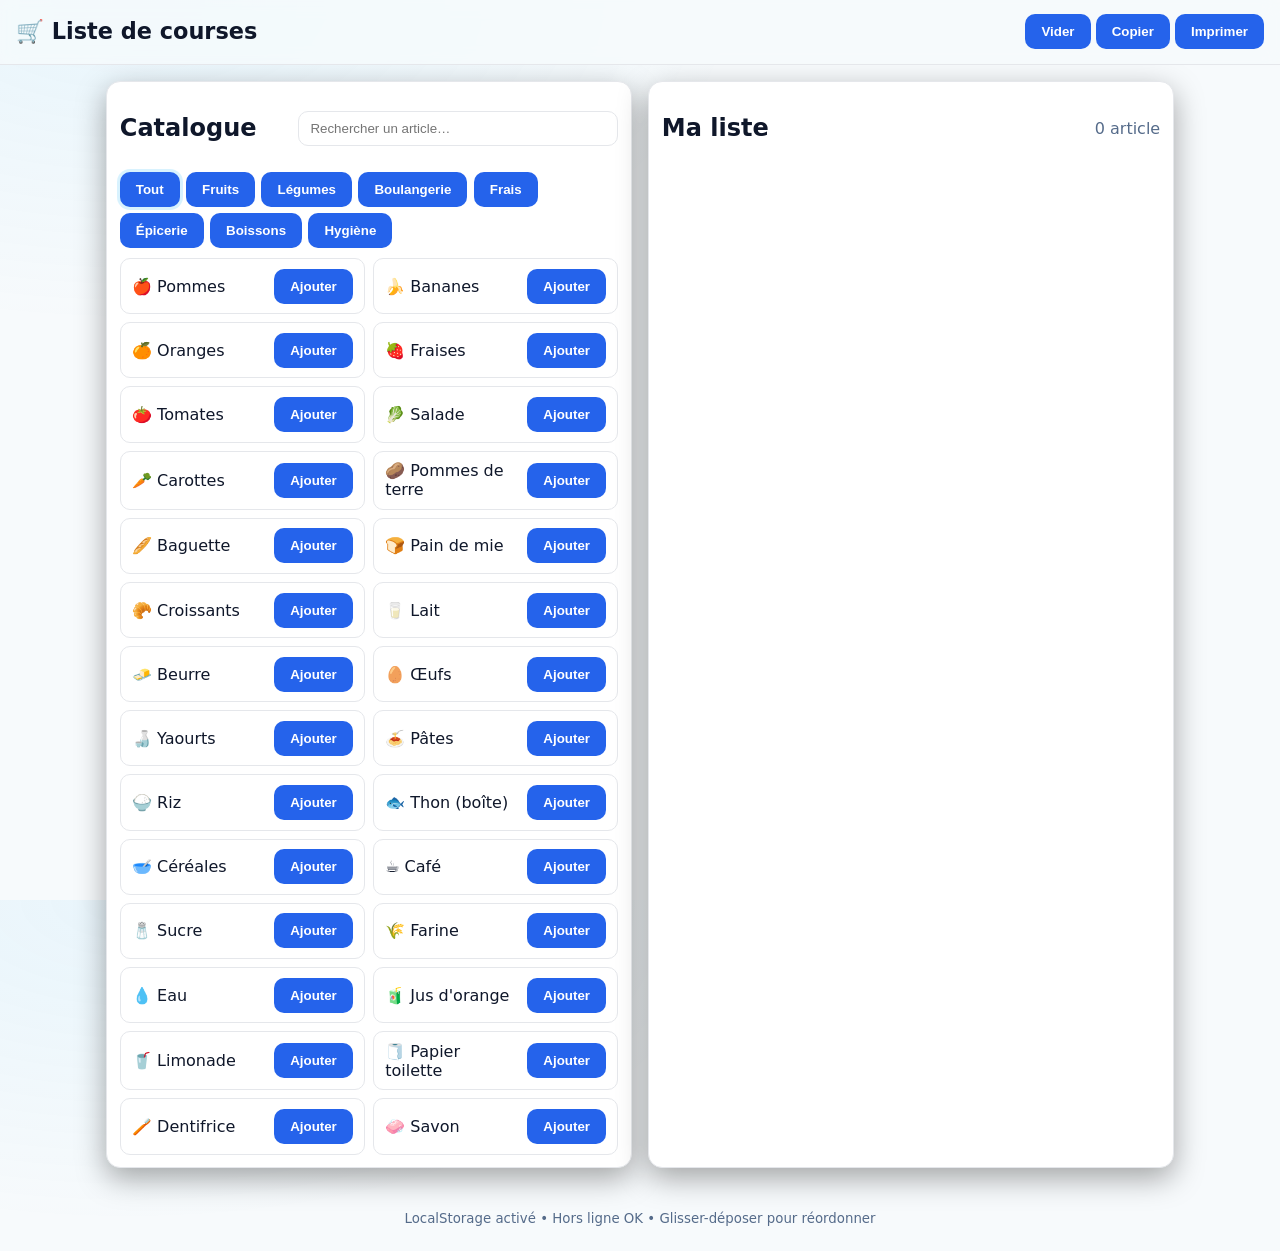
==== index.html @ 123906f3 "feat: initial commit grocery_list project" ====
<!DOCTYPE html>
<html lang="fr">
<head>
  <meta charset="UTF-8" />
  <meta name="viewport" content="width=device-width, initial-scale=1.0" />
  <title>Liste de courses</title>
  <link rel="stylesheet" href="styles.css" />
  <script src="app.js" defer></script>
</head>
<body>
  <header class="topbar">
    <h1>🛒 Liste de courses</h1>
    <div class="actions">
      <button id="btn-clear" class="btn light" title="Vider la liste">Vider</button>
      <button id="btn-copy" class="btn" title="Copier la liste">Copier</button>
      <button id="btn-print" class="btn" title="Imprimer">Imprimer</button>
    </div>
  </header>

  <main class="layout">
    <!-- Catalogue d'articles (déjà sur le site) -->
    <section class="panel" aria-labelledby="catalog-title">
      <div class="panel-header">
        <h2 id="catalog-title">Catalogue</h2>
        <input id="search" class="search" type="search" placeholder="Rechercher un article…" aria-label="Rechercher dans le catalogue" />
      </div>

      <div class="filters" role="tablist" aria-label="Catégories">
        <button class="chip active" data-filter="all" role="tab" aria-selected="true">Tout</button>
        <button class="chip" data-filter="fruits" role="tab" aria-selected="false">Fruits</button>
        <button class="chip" data-filter="legumes" role="tab" aria-selected="false">Légumes</button>
        <button class="chip" data-filter="boulangerie" role="tab" aria-selected="false">Boulangerie</button>
        <button class="chip" data-filter="frais" role="tab" aria-selected="false">Frais</button>
        <button class="chip" data-filter="epicerie" role="tab" aria-selected="false">Épicerie</button>
        <button class="chip" data-filter="boissons" role="tab" aria-selected="false">Boissons</button>
        <button class="chip" data-filter="hygiene" role="tab" aria-selected="false">Hygiène</button>
      </div>

      <!-- Items prédéfinis -->
      <ul id="catalog" class="catalog" aria-live="polite">
        <!-- Fruits -->
        <li class="item" data-cat="fruits" data-name="Pommes"><span>🍎 Pommes</span><button class="btn-add" aria-label="Ajouter Pommes" data-id="pommes">Ajouter</button></li>
        <li class="item" data-cat="fruits" data-name="Bananes"><span>🍌 Bananes</span><button class="btn-add" aria-label="Ajouter Bananes" data-id="bananes">Ajouter</button></li>
        <li class="item" data-cat="fruits" data-name="Oranges"><span>🍊 Oranges</span><button class="btn-add" aria-label="Ajouter Oranges" data-id="oranges">Ajouter</button></li>
        <li class="item" data-cat="fruits" data-name="Fraises"><span>🍓 Fraises</span><button class="btn-add" aria-label="Ajouter Fraises" data-id="fraises">Ajouter</button></li>

        <!-- Légumes -->
        <li class="item" data-cat="legumes" data-name="Tomates"><span>🍅 Tomates</span><button class="btn-add" aria-label="Ajouter Tomates" data-id="tomates">Ajouter</button></li>
        <li class="item" data-cat="legumes" data-name="Salade"><span>🥬 Salade</span><button class="btn-add" aria-label="Ajouter Salade" data-id="salade">Ajouter</button></li>
        <li class="item" data-cat="legumes" data-name="Carottes"><span>🥕 Carottes</span><button class="btn-add" aria-label="Ajouter Carottes" data-id="carottes">Ajouter</button></li>
        <li class="item" data-cat="legumes" data-name="Pommes de terre"><span>🥔 Pommes de terre</span><button class="btn-add" aria-label="Ajouter Pommes de terre" data-id="patates">Ajouter</button></li>

        <!-- Boulangerie -->
        <li class="item" data-cat="boulangerie" data-name="Baguette"><span>🥖 Baguette</span><button class="btn-add" aria-label="Ajouter Baguette" data-id="baguette">Ajouter</button></li>
        <li class="item" data-cat="boulangerie" data-name="Pain de mie"><span>🍞 Pain de mie</span><button class="btn-add" aria-label="Ajouter Pain de mie" data-id="pain-mie">Ajouter</button></li>
        <li class="item" data-cat="boulangerie" data-name="Croissants"><span>🥐 Croissants</span><button class="btn-add" aria-label="Ajouter Croissants" data-id="croissants">Ajouter</button></li>

        <!-- Frais -->
        <li class="item" data-cat="frais" data-name="Lait"><span>🥛 Lait</span><button class="btn-add" aria-label="Ajouter Lait" data-id="lait">Ajouter</button></li>
        <li class="item" data-cat="frais" data-name="Beurre"><span>🧈 Beurre</span><button class="btn-add" aria-label="Ajouter Beurre" data-id="beurre">Ajouter</button></li>
        <li class="item" data-cat="frais" data-name="Œufs"><span>🥚 Œufs</span><button class="btn-add" aria-label="Ajouter Œufs" data-id="oeufs">Ajouter</button></li>
        <li class="item" data-cat="frais" data-name="Yaourts"><span>🍶 Yaourts</span><button class="btn-add" aria-label="Ajouter Yaourts" data-id="yaourts">Ajouter</button></li>

        <!-- Épicerie -->
        <li class="item" data-cat="epicerie" data-name="Pâtes"><span>🍝 Pâtes</span><button class="btn-add" aria-label="Ajouter Pâtes" data-id="pates">Ajouter</button></li>
        <li class="item" data-cat="epicerie" data-name="Riz"><span>🍚 Riz</span><button class="btn-add" aria-label="Ajouter Riz" data-id="riz">Ajouter</button></li>
        <li class="item" data-cat="epicerie" data-name="Thon"><span>🐟 Thon (boîte)</span><button class="btn-add" aria-label="Ajouter Thon" data-id="thon">Ajouter</button></li>
        <li class="item" data-cat="epicerie" data-name="Céréales"><span>🥣 Céréales</span><button class="btn-add" aria-label="Ajouter Céréales" data-id="cereales">Ajouter</button></li>
        <li class="item" data-cat="epicerie" data-name="Café"><span>☕ Café</span><button class="btn-add" aria-label="Ajouter Café" data-id="cafe">Ajouter</button></li>
        <li class="item" data-cat="epicerie" data-name="Sucre"><span>🧂 Sucre</span><button class="btn-add" aria-label="Ajouter Sucre" data-id="sucre">Ajouter</button></li>
        <li class="item" data-cat="epicerie" data-name="Farine"><span>🌾 Farine</span><button class="btn-add" aria-label="Ajouter Farine" data-id="farine">Ajouter</button></li>

        <!-- Boissons -->
        <li class="item" data-cat="boissons" data-name="Eau"><span>💧 Eau</span><button class="btn-add" aria-label="Ajouter Eau" data-id="eau">Ajouter</button></li>
        <li class="item" data-cat="boissons" data-name="Jus d'orange"><span>🧃 Jus d'orange</span><button class="btn-add" aria-label="Ajouter Jus d'orange" data-id="jus-orange">Ajouter</button></li>
        <li class="item" data-cat="boissons" data-name="Limonade"><span>🥤 Limonade</span><button class="btn-add" aria-label="Ajouter Limonade" data-id="limonade">Ajouter</button></li>

        <!-- Hygiène -->
        <li class="item" data-cat="hygiene" data-name="Papier toilette"><span>🧻 Papier toilette</span><button class="btn-add" aria-label="Ajouter Papier toilette" data-id="pq">Ajouter</button></li>
        <li class="item" data-cat="hygiene" data-name="Dentifrice"><span>🪥 Dentifrice</span><button class="btn-add" aria-label="Ajouter Dentifrice" data-id="dentifrice">Ajouter</button></li>
        <li class="item" data-cat="hygiene" data-name="Savon"><span>🧼 Savon</span><button class="btn-add" aria-label="Ajouter Savon" data-id="savon">Ajouter</button></li>
      </ul>
    </section>

    <!-- Liste sélectionnée -->
    <section class="panel" aria-labelledby="list-title">
      <div class="panel-header">
        <h2 id="list-title">Ma liste</h2>
        <span class="muted" id="count">0 article</span>
      </div>
      <ol id="list" class="list" aria-live="polite"></ol>
    </section>
  </main>

  <dialog id="toast" class="toast" aria-live="polite">Copié dans le presse-papiers ✅</dialog>

  <footer class="footer">
    <small>LocalStorage activé • Hors ligne OK • Glisser-déposer pour réordonner</small>
  </footer>
   <script src="script.js"></script>
</body>
</html>
---- styles.css ----
* {
    box-sizing: border-box;
}

:root {
    --bg: #0f172a;
    --panel: #121b3a;
    --card: #0b122b;
    --fg: #e2e8f0;
    --muted: #8aa0bf;
    --accent: #38bdf8;
    --ring: #7dd3fc;
    --border: #1e2b51;
    --radius: 14px;
    --shadow: 0 10px 30px rgba(0, 0, 0, .35);
}

@media (prefers-color-scheme: light) {
    :root {
        --bg: #f7fafc;
        --panel: #ffffff;
        --card: #ffffff;
        --fg: #0f172a;
        --muted: #556b8a;
        --border: #e5e7eb;
    }
}

html,
body {
    height: 100%;
}

body {
    margin: 0;
    font-family: system-ui, -apple-system, Segoe UI, Roboto, Inter, "Helvetica Neue", Arial, "Noto Sans";
    background: radial-gradient(80% 60% at 10% 0%, rgba(56, 189, 248, .08), transparent 60%), var(--bg);
    color: var(--fg);
}

/* Topbar */
.topbar {
    position: sticky;
    top: 0;
    z-index: 10;
    display: flex;
    align-items: center;
    justify-content: space-between;
    gap: 1rem;
    padding: .9rem 1rem;
    background: color-mix(in oklab, var(--bg), transparent 20%);
    border-bottom: 1px solid var(--border);
    backdrop-filter: blur(8px) saturate(160%);
}

.topbar h1 {
    font-size: clamp(1.2rem, 2vw, 1.4rem);
    margin: 0;
}

/* Layout */
.layout {
    max-width: 1100px;
    margin: 1rem auto;
    padding: 0 1rem;
    display: grid;
    grid-template-columns: 1fr 1fr;
    gap: 1rem;
}

.panel {
    background: var(--panel);
    border: 1px solid var(--border);
    border-radius: var(--radius);
    box-shadow: var(--shadow);
    padding: .8rem;
    display: flex;
    flex-direction: column;
}

.panel-header {
    display: flex;
    align-items: center;
    justify-content: space-between;
    gap: .8rem;
    margin-bottom: .6rem;
}

/* Buttons */
.btn {
    border: 1px solid var(--border);
    background: linear-gradient(180deg, color-mix(in oklab, var(--panel), transparent 20%), var(--card));
    color: var(--fg);
    padding: .5rem .8rem;
    border-radius: 10px;
    cursor: pointer;
    transition: transform .12s ease, box-shadow .2s ease, border-color .2s ease;
}

.btn:hover {
    transform: translateY(-1px);
    box-shadow: 0 16px 40px rgba(0, 0, 0, .28);
    border-color: color-mix(in oklab, var(--accent), transparent 60%);
}

.btn.light {
    background: transparent;
}

/* Chips / Filters */
.chip {
    border: 1px solid var(--border);
    background: color-mix(in oklab, var(--accent), transparent 92%);
    color: inherit;
    padding: .35rem .6rem;
    border-radius: 999px;
    cursor: pointer;
}

.chip.active,
.chip:focus {
    outline: none;
    border-color: color-mix(in oklab, var(--accent), transparent 50%);
    box-shadow: 0 0 0 3px color-mix(in oklab, var(--ring), transparent 70%);
}

.filters {
    display: flex;
    gap: .4rem;
    flex-wrap: wrap;
    margin-bottom: .6rem;
}

/* Search */
.search {
    width: 320px;
    max-width: 100%;
    border-radius: 10px;
    border: 1px solid var(--border);
    background: var(--card);
    color: var(--fg);
    padding: .55rem .7rem;
    outline: none;
}

.search:focus {
    border-color: color-mix(in oklab, var(--accent), transparent 50%);
    box-shadow: 0 0 0 3px color-mix(in oklab, var(--ring), transparent 75%);
}

/* Catalog */
.catalog {
    list-style: none;
    margin: 0;
    padding: 0;
    display: grid;
    grid-template-columns: repeat(2, minmax(0, 1fr));
    gap: .5rem;
}

.item {
    display: flex;
    align-items: center;
    justify-content: space-between;
    gap: .6rem;
    background: var(--card);
    padding: .6rem .7rem;
    border: 1px solid var(--border);
    border-radius: 10px;
}

.item .btn-add {
    border: 1px dashed var(--border);
    background: transparent;
    color: var(--fg);
    padding: .35rem .6rem;
    border-radius: 8px;
    cursor: pointer;
}

.item .btn-add:hover {
    border-color: color-mix(in oklab, var(--accent), transparent 50%);
}

/* List */
.list {
    list-style: none;
    margin: 0;
    padding: 0;
    display: grid;
    gap: .5rem;
}

.row {
    display: grid;
    grid-template-columns: 1.6fr .9fr auto auto;
    gap: .5rem;
    align-items: center;
    background: var(--card);
    padding: .5rem;
    border: 1px solid var(--border);
    border-radius: 10px;
}

.row input[type="text"] {
    border: 1px solid var(--border);
    background: transparent;
    color: inherit;
    border-radius: 8px;
    padding: .45rem .55rem;
    width: 100%;
}

.row .qty {
    display: inline-flex;
    align-items: center;
    gap: .35rem;
}

.row .qty button {
    width: 28px;
    height: 28px;
    border-radius: 8px;
    border: 1px solid var(--border);
    background: transparent;
    color: inherit;
    cursor: pointer;
}

.row .qty input {
    width: 48px;
    text-align: center;
    border: 1px solid var(--border);
    background: transparent;
    color: inherit;
    border-radius: 8px;
    padding: .35rem;
}

.row .remove {
    border: 1px solid var(--border);
    background: transparent;
    color: inherit;
    padding: .4rem .5rem;
    border-radius: 8px;
    cursor: pointer;
}

/* Footer / misc */
.footer {
    text-align: center;
    color: var(--muted);
    padding: 1.5rem;
}

.muted {
    color: var(--muted);
}

.toast {
    border: 1px solid var(--border);
    border-radius: 10px;
    padding: .6rem .8rem;
    background: var(--panel);
}

/* Drag & drop visual */
.row.dragging {
    opacity: .75;
    outline: 2px dashed color-mix(in oklab, var(--accent), transparent 40%);
}

@media (max-width: 900px) {
    .layout {
        grid-template-columns: 1fr;
    }
}

@media (max-width: 520px) {
    .row {
        grid-template-columns: 1fr auto auto auto;
    }
}

/* Boutons unifiés (style bleu) */
button,
input[type="submit"],
.delete_button,
#clearAll {
  -webkit-appearance: none;
  appearance: none;
  background: #2563eb !important;
  color: #ffffff !important;
  border: none !important;
  padding: 10px 16px !important;
  border-radius: 10px !important;
  font-weight: 600 !important;
}

/* États actifs/hover visibles */
button:hover,
input[type="submit"]:hover,
.delete_button:hover,
#clearAll:hover { filter: brightness(1.05) !important; }
button:active,
input[type="submit"]:active,
.delete_button:active,
#clearAll:active { transform: translateY(1px) !important; }

/* Évite le forçage sombre des contrôles natifs */
:root { color-scheme: light; }
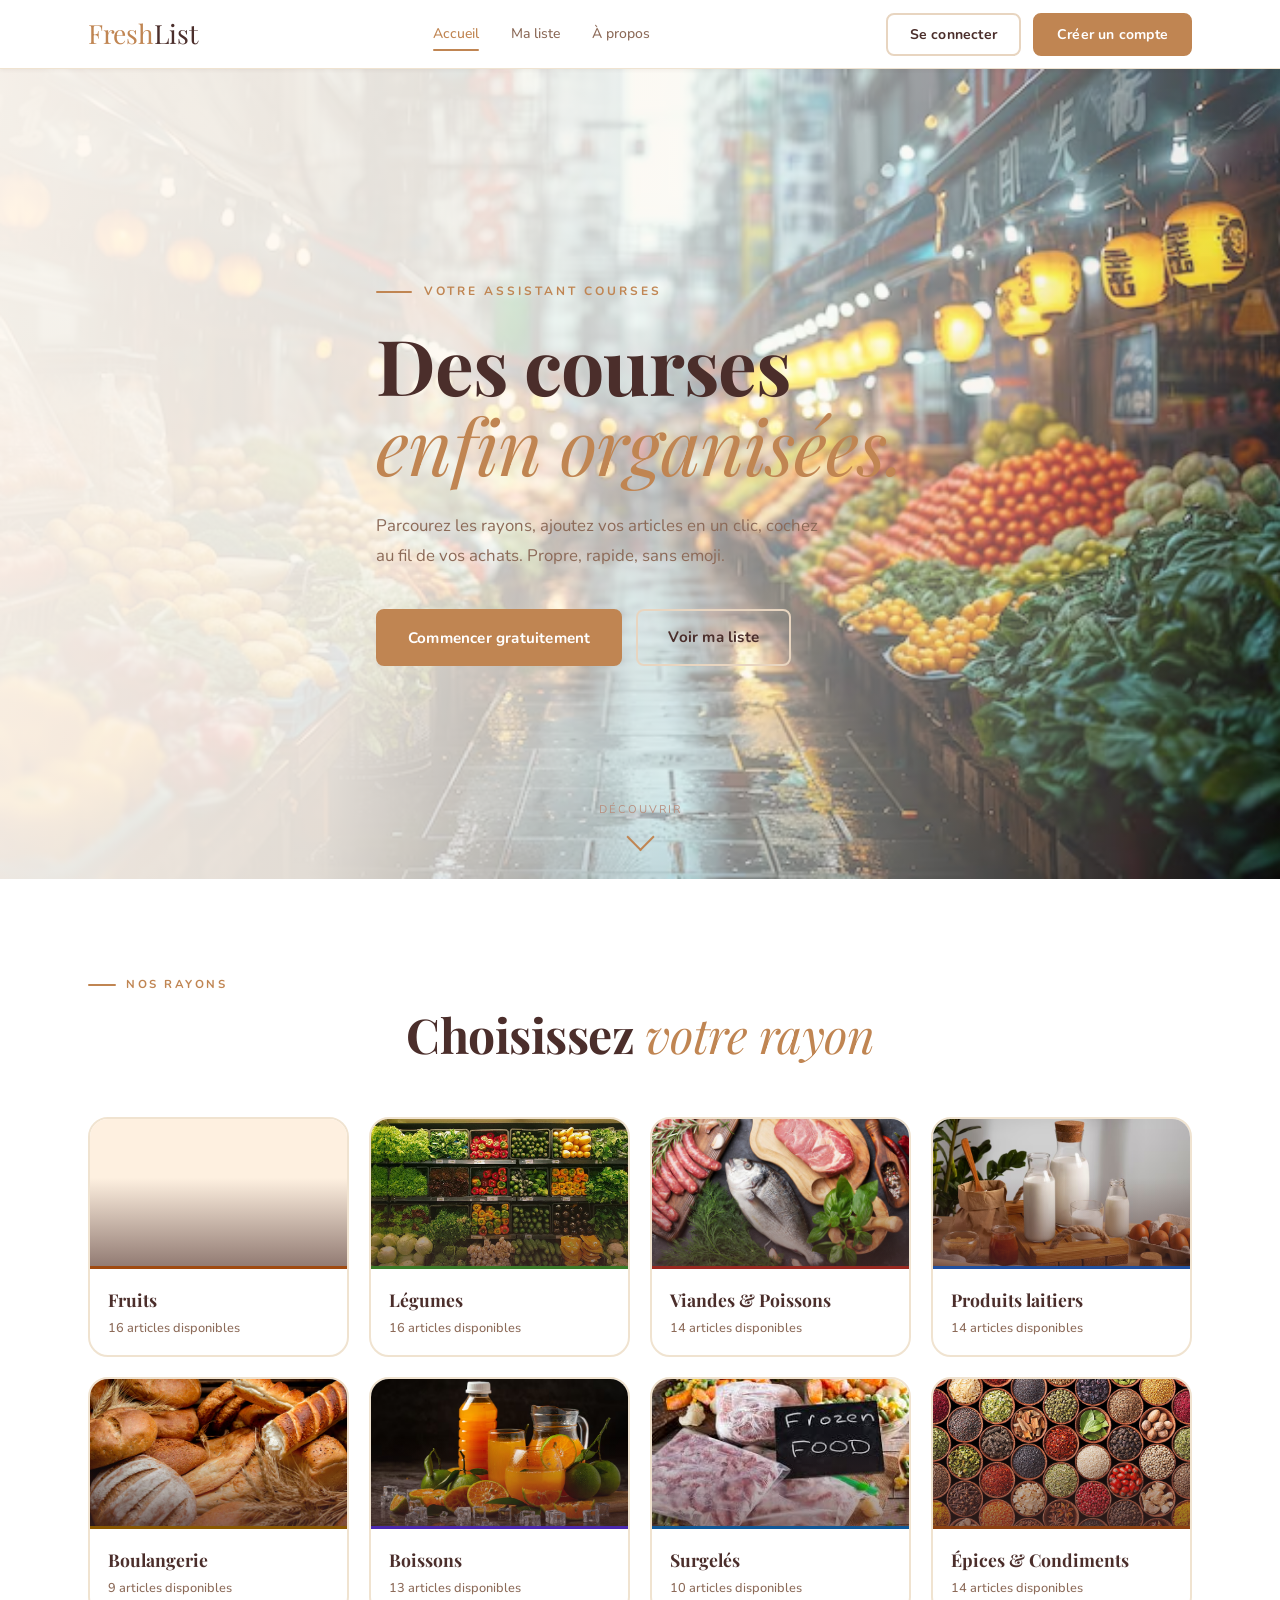
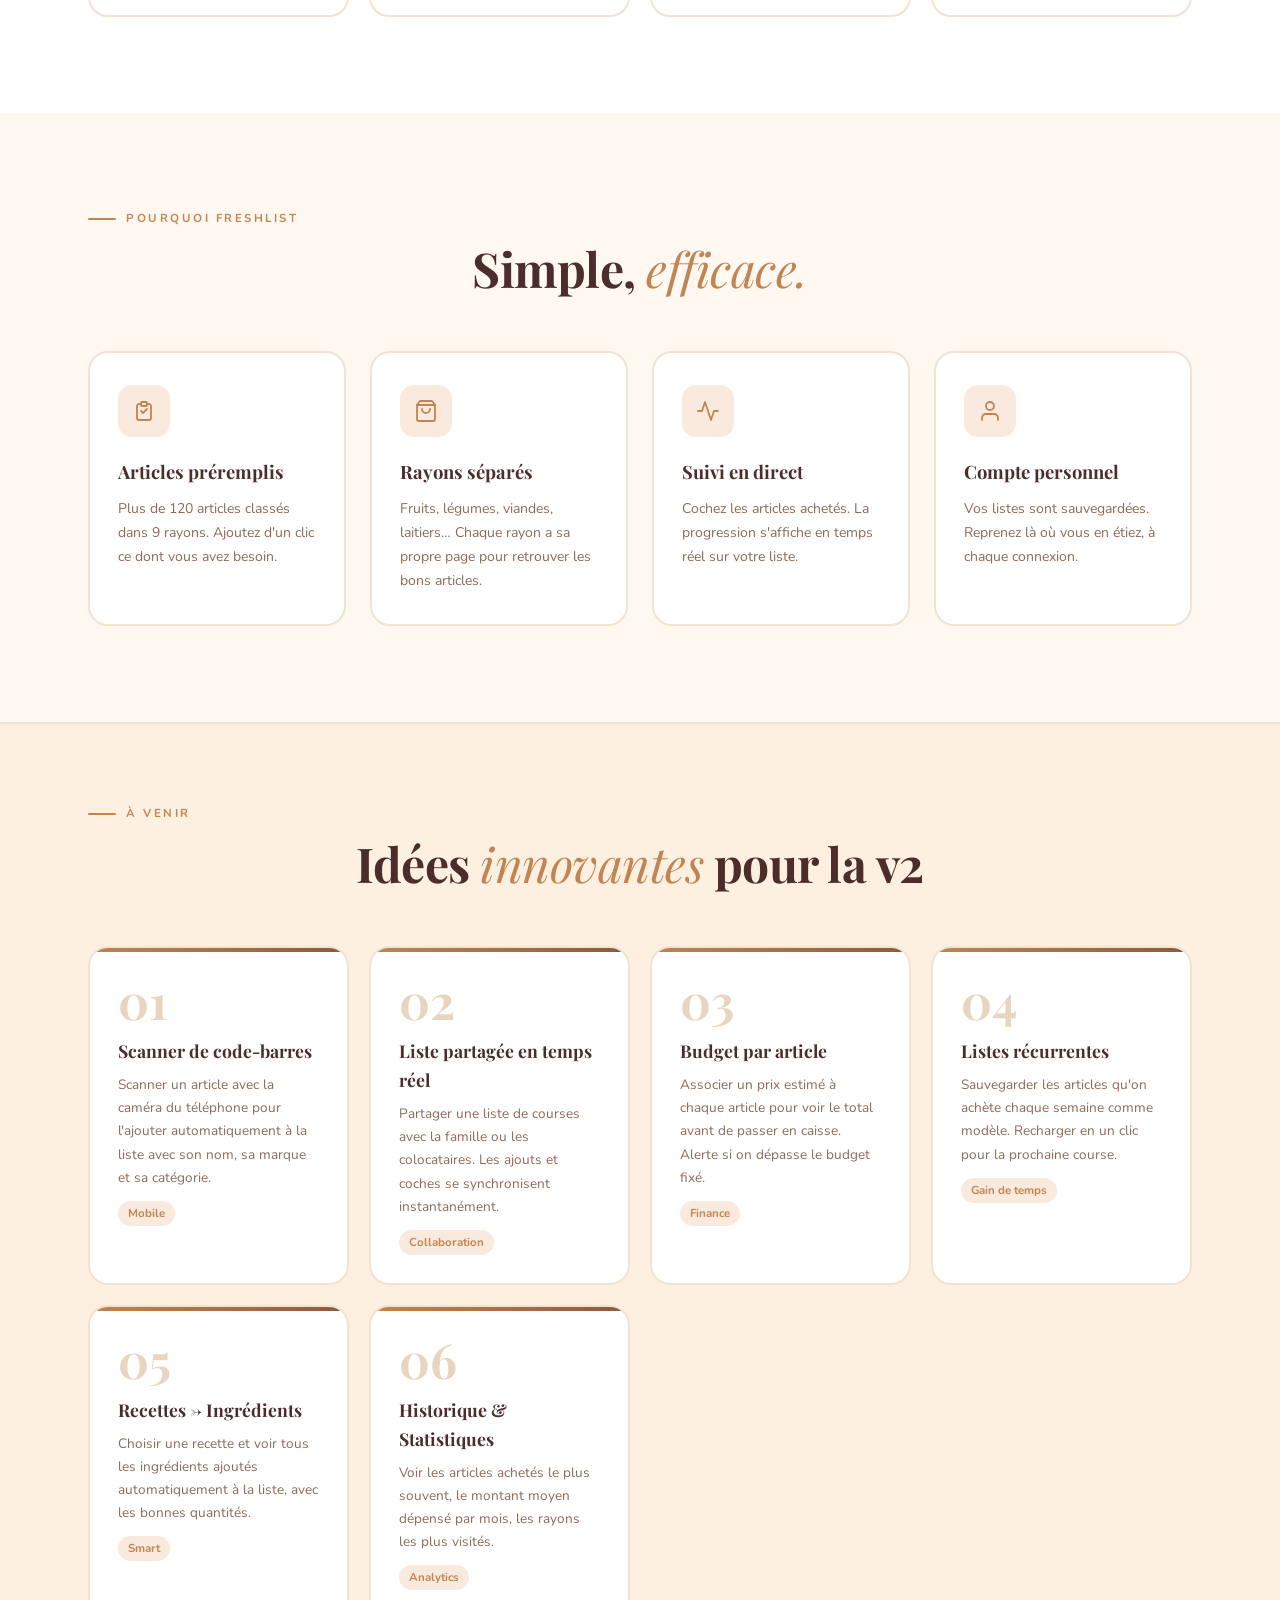
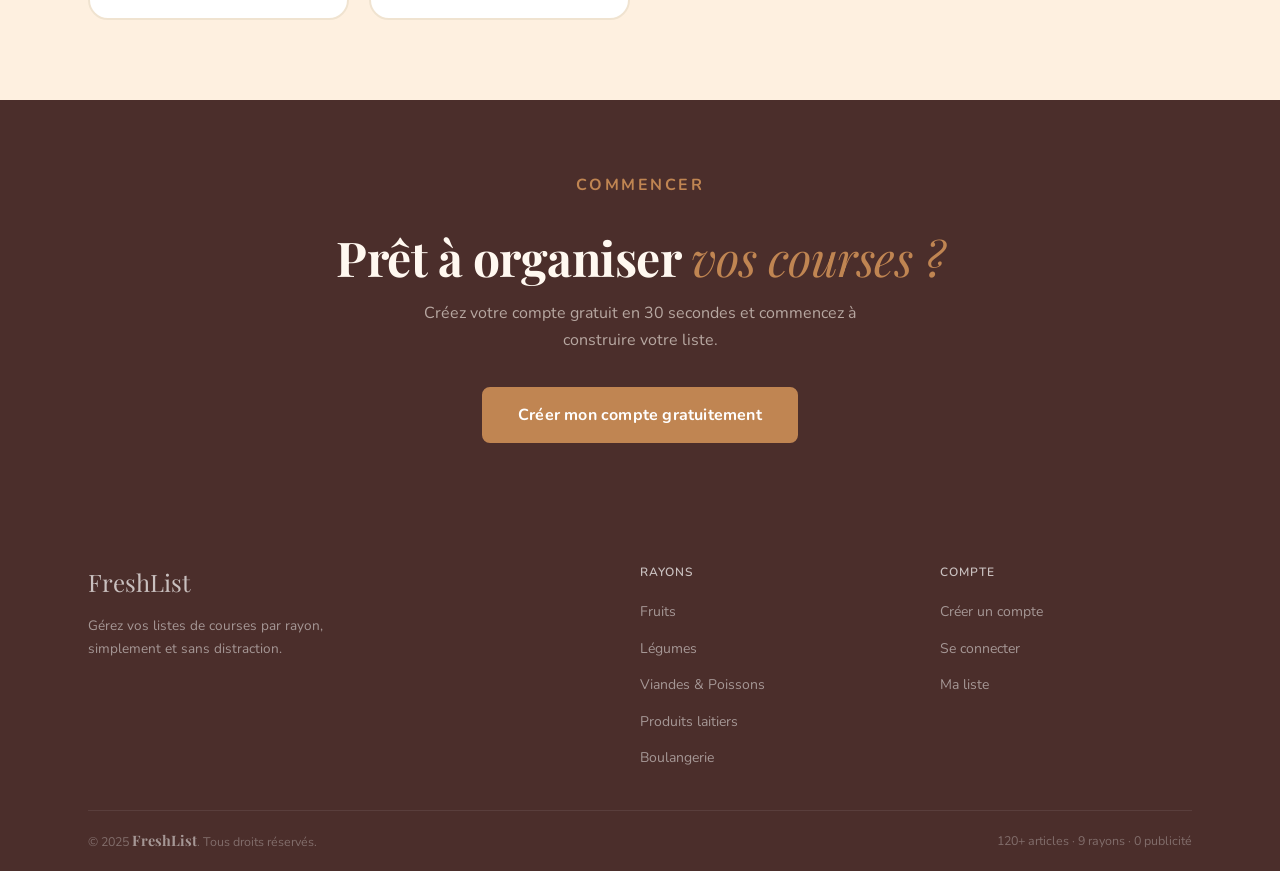
==== commit 55ba250c: "FreshList clean" ====
--- a/index.html
+++ b/index.html
@@ -1,102 +1,280 @@
 <!DOCTYPE html>
 <html lang="fr">
 <head>
-  <meta charset="UTF-8" />
-  <meta name="viewport" content="width=device-width, initial-scale=1.0" />
-  <title>Liste de courses</title>
-  <link rel="stylesheet" href="styles.css" />
-  <script src="app.js" defer></script>
+  <meta charset="UTF-8">
+  <meta name="viewport" content="width=device-width, initial-scale=1.0">
+  <title>FreshList — Vos courses organisées</title>
+  <link rel="stylesheet" href="css/variables.css">
+  <link rel="stylesheet" href="css/layout.css">
+  <link rel="stylesheet" href="css/auth.css">
+  <link rel="stylesheet" href="css/home.css">
 </head>
 <body>
-  <header class="topbar">
-    <h1>🛒 Liste de courses</h1>
-    <div class="actions">
-      <button id="btn-clear" class="btn light" title="Vider la liste">Vider</button>
-      <button id="btn-copy" class="btn" title="Copier la liste">Copier</button>
-      <button id="btn-print" class="btn" title="Imprimer">Imprimer</button>
-    </div>
-  </header>
-
-  <main class="layout">
-    <!-- Catalogue d'articles (déjà sur le site) -->
-    <section class="panel" aria-labelledby="catalog-title">
-      <div class="panel-header">
-        <h2 id="catalog-title">Catalogue</h2>
-        <input id="search" class="search" type="search" placeholder="Rechercher un article…" aria-label="Rechercher dans le catalogue" />
-      </div>
-
-      <div class="filters" role="tablist" aria-label="Catégories">
-        <button class="chip active" data-filter="all" role="tab" aria-selected="true">Tout</button>
-        <button class="chip" data-filter="fruits" role="tab" aria-selected="false">Fruits</button>
-        <button class="chip" data-filter="legumes" role="tab" aria-selected="false">Légumes</button>
-        <button class="chip" data-filter="boulangerie" role="tab" aria-selected="false">Boulangerie</button>
-        <button class="chip" data-filter="frais" role="tab" aria-selected="false">Frais</button>
-        <button class="chip" data-filter="epicerie" role="tab" aria-selected="false">Épicerie</button>
-        <button class="chip" data-filter="boissons" role="tab" aria-selected="false">Boissons</button>
-        <button class="chip" data-filter="hygiene" role="tab" aria-selected="false">Hygiène</button>
-      </div>
-
-      <!-- Items prédéfinis -->
-      <ul id="catalog" class="catalog" aria-live="polite">
-        <!-- Fruits -->
-        <li class="item" data-cat="fruits" data-name="Pommes"><span>🍎 Pommes</span><button class="btn-add" aria-label="Ajouter Pommes" data-id="pommes">Ajouter</button></li>
-        <li class="item" data-cat="fruits" data-name="Bananes"><span>🍌 Bananes</span><button class="btn-add" aria-label="Ajouter Bananes" data-id="bananes">Ajouter</button></li>
-        <li class="item" data-cat="fruits" data-name="Oranges"><span>🍊 Oranges</span><button class="btn-add" aria-label="Ajouter Oranges" data-id="oranges">Ajouter</button></li>
-        <li class="item" data-cat="fruits" data-name="Fraises"><span>🍓 Fraises</span><button class="btn-add" aria-label="Ajouter Fraises" data-id="fraises">Ajouter</button></li>
-
-        <!-- Légumes -->
-        <li class="item" data-cat="legumes" data-name="Tomates"><span>🍅 Tomates</span><button class="btn-add" aria-label="Ajouter Tomates" data-id="tomates">Ajouter</button></li>
-        <li class="item" data-cat="legumes" data-name="Salade"><span>🥬 Salade</span><button class="btn-add" aria-label="Ajouter Salade" data-id="salade">Ajouter</button></li>
-        <li class="item" data-cat="legumes" data-name="Carottes"><span>🥕 Carottes</span><button class="btn-add" aria-label="Ajouter Carottes" data-id="carottes">Ajouter</button></li>
-        <li class="item" data-cat="legumes" data-name="Pommes de terre"><span>🥔 Pommes de terre</span><button class="btn-add" aria-label="Ajouter Pommes de terre" data-id="patates">Ajouter</button></li>
-
-        <!-- Boulangerie -->
-        <li class="item" data-cat="boulangerie" data-name="Baguette"><span>🥖 Baguette</span><button class="btn-add" aria-label="Ajouter Baguette" data-id="baguette">Ajouter</button></li>
-        <li class="item" data-cat="boulangerie" data-name="Pain de mie"><span>🍞 Pain de mie</span><button class="btn-add" aria-label="Ajouter Pain de mie" data-id="pain-mie">Ajouter</button></li>
-        <li class="item" data-cat="boulangerie" data-name="Croissants"><span>🥐 Croissants</span><button class="btn-add" aria-label="Ajouter Croissants" data-id="croissants">Ajouter</button></li>
-
-        <!-- Frais -->
-        <li class="item" data-cat="frais" data-name="Lait"><span>🥛 Lait</span><button class="btn-add" aria-label="Ajouter Lait" data-id="lait">Ajouter</button></li>
-        <li class="item" data-cat="frais" data-name="Beurre"><span>🧈 Beurre</span><button class="btn-add" aria-label="Ajouter Beurre" data-id="beurre">Ajouter</button></li>
-        <li class="item" data-cat="frais" data-name="Œufs"><span>🥚 Œufs</span><button class="btn-add" aria-label="Ajouter Œufs" data-id="oeufs">Ajouter</button></li>
-        <li class="item" data-cat="frais" data-name="Yaourts"><span>🍶 Yaourts</span><button class="btn-add" aria-label="Ajouter Yaourts" data-id="yaourts">Ajouter</button></li>
-
-        <!-- Épicerie -->
-        <li class="item" data-cat="epicerie" data-name="Pâtes"><span>🍝 Pâtes</span><button class="btn-add" aria-label="Ajouter Pâtes" data-id="pates">Ajouter</button></li>
-        <li class="item" data-cat="epicerie" data-name="Riz"><span>🍚 Riz</span><button class="btn-add" aria-label="Ajouter Riz" data-id="riz">Ajouter</button></li>
-        <li class="item" data-cat="epicerie" data-name="Thon"><span>🐟 Thon (boîte)</span><button class="btn-add" aria-label="Ajouter Thon" data-id="thon">Ajouter</button></li>
-        <li class="item" data-cat="epicerie" data-name="Céréales"><span>🥣 Céréales</span><button class="btn-add" aria-label="Ajouter Céréales" data-id="cereales">Ajouter</button></li>
-        <li class="item" data-cat="epicerie" data-name="Café"><span>☕ Café</span><button class="btn-add" aria-label="Ajouter Café" data-id="cafe">Ajouter</button></li>
-        <li class="item" data-cat="epicerie" data-name="Sucre"><span>🧂 Sucre</span><button class="btn-add" aria-label="Ajouter Sucre" data-id="sucre">Ajouter</button></li>
-        <li class="item" data-cat="epicerie" data-name="Farine"><span>🌾 Farine</span><button class="btn-add" aria-label="Ajouter Farine" data-id="farine">Ajouter</button></li>
-
-        <!-- Boissons -->
-        <li class="item" data-cat="boissons" data-name="Eau"><span>💧 Eau</span><button class="btn-add" aria-label="Ajouter Eau" data-id="eau">Ajouter</button></li>
-        <li class="item" data-cat="boissons" data-name="Jus d'orange"><span>🧃 Jus d'orange</span><button class="btn-add" aria-label="Ajouter Jus d'orange" data-id="jus-orange">Ajouter</button></li>
-        <li class="item" data-cat="boissons" data-name="Limonade"><span>🥤 Limonade</span><button class="btn-add" aria-label="Ajouter Limonade" data-id="limonade">Ajouter</button></li>
-
-        <!-- Hygiène -->
-        <li class="item" data-cat="hygiene" data-name="Papier toilette"><span>🧻 Papier toilette</span><button class="btn-add" aria-label="Ajouter Papier toilette" data-id="pq">Ajouter</button></li>
-        <li class="item" data-cat="hygiene" data-name="Dentifrice"><span>🪥 Dentifrice</span><button class="btn-add" aria-label="Ajouter Dentifrice" data-id="dentifrice">Ajouter</button></li>
-        <li class="item" data-cat="hygiene" data-name="Savon"><span>🧼 Savon</span><button class="btn-add" aria-label="Ajouter Savon" data-id="savon">Ajouter</button></li>
-      </ul>
-    </section>
-
-    <!-- Liste sélectionnée -->
-    <section class="panel" aria-labelledby="list-title">
-      <div class="panel-header">
-        <h2 id="list-title">Ma liste</h2>
-        <span class="muted" id="count">0 article</span>
-      </div>
-      <ol id="list" class="list" aria-live="polite"></ol>
-    </section>
-  </main>
-
-  <dialog id="toast" class="toast" aria-live="polite">Copié dans le presse-papiers ✅</dialog>
-
-  <footer class="footer">
-    <small>LocalStorage activé • Hors ligne OK • Glisser-déposer pour réordonner</small>
-  </footer>
-   <script src="script.js"></script>
+
+<!-- ═══ HEADER ═══ -->
+<header class="site-header">
+  <div class="container">
+    <div class="header-inner">
+      <a href="index.html" class="logo">Fresh<span>List</span></a>
+      <nav class="site-nav">
+        <a href="index.html" class="nav-link active">Accueil</a>
+        <a href="app.html"   class="nav-link">Ma liste</a>
+        <a href="about.html" class="nav-link">À propos</a>
+      </nav>
+      <div class="header-right">
+        <div id="nav-auth">
+          <button class="btn btn-secondary" onclick="openModal('login')" style="margin-right:8px">Se connecter</button>
+          <button class="btn btn-primary" onclick="openModal('register')">Créer un compte</button>
+        </div>
+        <div id="nav-user" style="display:none" class="user-badge">
+          <div class="user-avatar" id="user-avatar">A</div>
+          <div class="user-info">
+            <span class="user-name" id="user-name">Andreas</span>
+            <span class="user-email" id="user-email"></span>
+          </div>
+          <a href="app.html" class="btn btn-primary" style="margin-right:8px;text-decoration:none">
+            Ma liste <span id="cart-count" style="background:rgba(255,255,255,.25);border-radius:20px;padding:1px 7px;font-size:.78rem;margin-left:4px">0</span>
+          </a>
+          <button class="btn-logout" onclick="logout()">Déconnexion</button>
+        </div>
+      </div>
+    </div>
+  </div>
+</header>
+
+<!-- Modal auth -->
+<div class="overlay" id="modal-overlay">
+  <div class="modal">
+    <div class="modal-stripe"></div>
+    <button class="modal-close" onclick="closeModal()">
+      <svg viewBox="0 0 24 24"><line x1="18" y1="6" x2="6" y2="18"/><line x1="6" y1="6" x2="18" y2="18"/></svg>
+    </button>
+    <div class="modal-body auth-form" data-form="login">
+      <h2 class="modal-title">Bon retour.</h2>
+      <p class="modal-sub">Connectez-vous pour accéder à vos listes.</p>
+      <div class="form-group"><label>E-mail</label>
+        <input class="form-control" type="email" id="login-email" placeholder="vous@exemple.com"></div>
+      <div class="form-group"><label>Mot de passe</label>
+        <input class="form-control" type="password" id="login-pass" placeholder="••••••••"></div>
+      <p class="error-msg" id="login-error"></p>
+      <button class="btn btn-primary btn-submit" onclick="doLogin()">Se connecter</button>
+      <div class="modal-switch">Pas de compte ? <a onclick="switchForm('register')">S'inscrire gratuitement</a></div>
+    </div>
+    <div class="modal-body auth-form" data-form="register" style="display:none">
+      <h2 class="modal-title">Créer un compte.</h2>
+      <p class="modal-sub">Gratuit, rapide, sans publicité.</p>
+      <div class="form-group"><label>Prénom</label>
+        <input class="form-control" type="text" id="reg-name" placeholder="Votre prénom"></div>
+      <div class="form-group"><label>E-mail</label>
+        <input class="form-control" type="email" id="reg-email" placeholder="vous@exemple.com"></div>
+      <div class="form-group"><label>Mot de passe</label>
+        <input class="form-control" type="password" id="reg-pass" placeholder="Min. 6 caractères"></div>
+      <p class="error-msg" id="reg-error"></p>
+      <button class="btn btn-primary btn-submit" onclick="doRegister()">Créer mon compte</button>
+      <div class="modal-switch">Déjà un compte ? <a onclick="switchForm('login')">Se connecter</a></div>
+    </div>
+  </div>
+</div>
+<div id="toast"></div>
+
+<!-- ═══ HERO ═══ -->
+<main>
+  <section class="hero">
+    <div class="hero-bg"></div>
+    <div class="container">
+      <div class="hero-content">
+        <p class="hero-eyebrow animate-fadeup">Votre assistant courses</p>
+        <h1 class="hero-title animate-fadeup delay-1">
+          Des courses<br><em>enfin organisées.</em>
+        </h1>
+        <p class="hero-desc animate-fadeup delay-2">
+          Parcourez les rayons, ajoutez vos articles en un clic, cochez au fil de vos achats. Propre, rapide, sans emoji.
+        </p>
+        <div class="hero-actions animate-fadeup delay-3">
+          <button class="btn btn-primary" onclick="openModal('register')">Commencer gratuitement</button>
+          <a href="app.html" class="btn btn-secondary">Voir ma liste</a>
+        </div>
+      </div>
+    </div>
+    <div class="hero-scroll">
+      <span>Découvrir</span>
+      <span class="scroll-arrow"></span>
+    </div>
+  </section>
+
+  <!-- ═══ RAYONS (catégories) ═══ -->
+  <section class="categories-section">
+    <div class="container">
+      <div class="section-header">
+        <p class="section-eyebrow">Nos rayons</p>
+        <h2 class="section-title">Choisissez <em>votre rayon</em></h2>
+      </div>
+      <div class="cat-grid" id="cat-grid">
+        <!-- généré par JS -->
+      </div>
+    </div>
+  </section>
+
+  <!-- ═══ FEATURES ═══ -->
+  <section class="features-section">
+    <div class="container">
+      <div class="section-header">
+        <p class="section-eyebrow">Pourquoi FreshList</p>
+        <h2 class="section-title">Simple, <em>efficace.</em></h2>
+      </div>
+      <div class="features-grid">
+        <div class="feature-card animate-fadeup">
+          <div class="feature-icon">
+            <svg viewBox="0 0 24 24"><path d="M9 5H7a2 2 0 0 0-2 2v12a2 2 0 0 0 2 2h10a2 2 0 0 0 2-2V7a2 2 0 0 0-2-2h-2"/><rect x="9" y="3" width="6" height="4" rx="1"/><path d="M9 12l2 2 4-4"/></svg>
+          </div>
+          <h3>Articles préremplis</h3>
+          <p>Plus de 120 articles classés dans 9 rayons. Ajoutez d'un clic ce dont vous avez besoin.</p>
+        </div>
+        <div class="feature-card animate-fadeup delay-1">
+          <div class="feature-icon">
+            <svg viewBox="0 0 24 24"><path d="M6 2L3 6v14a2 2 0 0 0 2 2h14a2 2 0 0 0 2-2V6l-3-4z"/><line x1="3" y1="6" x2="21" y2="6"/><path d="M16 10a4 4 0 0 1-8 0"/></svg>
+          </div>
+          <h3>Rayons séparés</h3>
+          <p>Fruits, légumes, viandes, laitiers… Chaque rayon a sa propre page pour retrouver les bons articles.</p>
+        </div>
+        <div class="feature-card animate-fadeup delay-2">
+          <div class="feature-icon">
+            <svg viewBox="0 0 24 24"><polyline points="22 12 18 12 15 21 9 3 6 12 2 12"/></svg>
+          </div>
+          <h3>Suivi en direct</h3>
+          <p>Cochez les articles achetés. La progression s'affiche en temps réel sur votre liste.</p>
+        </div>
+        <div class="feature-card animate-fadeup delay-3">
+          <div class="feature-icon">
+            <svg viewBox="0 0 24 24"><path d="M20 21v-2a4 4 0 0 0-4-4H8a4 4 0 0 0-4 4v2"/><circle cx="12" cy="7" r="4"/></svg>
+          </div>
+          <h3>Compte personnel</h3>
+          <p>Vos listes sont sauvegardées. Reprenez là où vous en étiez, à chaque connexion.</p>
+        </div>
+      </div>
+    </div>
+  </section>
+
+  <!-- ═══ IDEAS INNOVANTES ═══ -->
+  <section class="ideas-section">
+    <div class="container">
+      <div class="section-header">
+        <p class="section-eyebrow">À venir</p>
+        <h2 class="section-title">Idées <em>innovantes</em> pour la v2</h2>
+      </div>
+      <div class="ideas-grid">
+        <div class="idea-card animate-fadeup">
+          <div class="idea-num">01</div>
+          <h3>Scanner de code-barres</h3>
+          <p>Scanner un article avec la caméra du téléphone pour l'ajouter automatiquement à la liste avec son nom, sa marque et sa catégorie.</p>
+          <span class="idea-tag">Mobile</span>
+        </div>
+        <div class="idea-card animate-fadeup delay-1">
+          <div class="idea-num">02</div>
+          <h3>Liste partagée en temps réel</h3>
+          <p>Partager une liste de courses avec la famille ou les colocataires. Les ajouts et coches se synchronisent instantanément.</p>
+          <span class="idea-tag">Collaboration</span>
+        </div>
+        <div class="idea-card animate-fadeup delay-2">
+          <div class="idea-num">03</div>
+          <h3>Budget par article</h3>
+          <p>Associer un prix estimé à chaque article pour voir le total avant de passer en caisse. Alerte si on dépasse le budget fixé.</p>
+          <span class="idea-tag">Finance</span>
+        </div>
+        <div class="idea-card animate-fadeup delay-3">
+          <div class="idea-num">04</div>
+          <h3>Listes récurrentes</h3>
+          <p>Sauvegarder les articles qu'on achète chaque semaine comme modèle. Recharger en un clic pour la prochaine course.</p>
+          <span class="idea-tag">Gain de temps</span>
+        </div>
+        <div class="idea-card animate-fadeup delay-4">
+          <div class="idea-num">05</div>
+          <h3>Recettes → Ingrédients</h3>
+          <p>Choisir une recette et voir tous les ingrédients ajoutés automatiquement à la liste, avec les bonnes quantités.</p>
+          <span class="idea-tag">Smart</span>
+        </div>
+        <div class="idea-card animate-fadeup delay-5">
+          <div class="idea-num">06</div>
+          <h3>Historique & Statistiques</h3>
+          <p>Voir les articles achetés le plus souvent, le montant moyen dépensé par mois, les rayons les plus visités.</p>
+          <span class="idea-tag">Analytics</span>
+        </div>
+      </div>
+    </div>
+  </section>
+
+  <!-- ═══ CTA ═══ -->
+  <section class="cta-band">
+    <div class="container">
+      <p class="section-eyebrow" style="justify-content:center">Commencer</p>
+      <h2 class="section-title">Prêt à organiser <em>vos courses ?</em></h2>
+      <p>Créez votre compte gratuit en 30 secondes et commencez à construire votre liste.</p>
+      <button class="btn btn-primary" onclick="openModal('register')">Créer mon compte gratuitement</button>
+    </div>
+  </section>
+</main>
+
+<!-- ═══ FOOTER ═══ -->
+<footer class="site-footer">
+  <div class="container">
+    <div class="footer-top">
+      <div class="footer-brand">
+        <span class="logo-footer">FreshList</span>
+        <p>Gérez vos listes de courses par rayon, simplement et sans distraction.</p>
+      </div>
+      <div class="footer-col">
+        <h4>Rayons</h4>
+        <ul id="footer-cats"></ul>
+      </div>
+      <div class="footer-col">
+        <h4>Compte</h4>
+        <ul>
+          <li><a href="#" onclick="openModal('register')">Créer un compte</a></li>
+          <li><a href="#" onclick="openModal('login')">Se connecter</a></li>
+          <li><a href="app.html">Ma liste</a></li>
+        </ul>
+      </div>
+    </div>
+    <div class="footer-bottom">
+      <span>&copy; 2025 <strong>FreshList</strong>. Tous droits réservés.</span>
+      <span>120+ articles · 9 rayons · 0 publicité</span>
+    </div>
+  </div>
+</footer>
+
+<script src="js/data.js"></script>
+<script src="js/auth.js"></script>
+<script>
+// ── Génère les cartes catégorie ──
+document.addEventListener('DOMContentLoaded', () => {
+  const grid = document.getElementById('cat-grid');
+  if (grid) {
+    grid.innerHTML = CATEGORIES.filter(c => c.id !== 'autre').map((cat, i) => `
+      <a href="category.html?cat=${cat.id}" class="cat-card animate-fadeup delay-${Math.min(i,5)}" data-cat="${cat.id}">
+        <div class="cat-card-img" style="background-image:url('${cat.img}')">
+          <!-- images/categories/${cat.id}.jpg -->
+        </div>
+        <div class="cat-card-body">
+          <div class="cat-card-name">${cat.label}</div>
+          <div class="cat-card-count">${getProductsByCategory(cat.id).length} articles disponibles</div>
+        </div>
+      </a>
+    `).join('');
+  }
+
+  // Footer cats
+  const fc = document.getElementById('footer-cats');
+  if (fc) {
+    fc.innerHTML = CATEGORIES.slice(0,5).map(c =>
+      `<li><a href="category.html?cat=${c.id}">${c.label}</a></li>`
+    ).join('');
+  }
+
+  window.onAuthSuccess = () => {
+    updateHeaderUI();
+    setTimeout(() => window.location.href='app.html', 600);
+  };
+});
+</script>
 </body>
-</html>
+</html>
--- a/css/variables.css
+++ b/css/variables.css
@@ -0,0 +1,138 @@
+/* ================================================
+   FRESHLIST — Variables & Reset global
+   Palette : #FFF8F0 · #C08552 · #8C5A3C · #4B2E2B
+   Fonts   : Playfair Display + Nunito
+   ================================================ */
+
+@import url('https://fonts.googleapis.com/css2?family=Playfair+Display:ital,wght@0,400;0,600;0,700;1,400;1,600&family=Nunito:wght@300;400;500;600;700&display=swap');
+
+:root {
+  --ivory:        #FFF8F0;
+  --copper:       #C08552;
+  --sienna:       #8C5A3C;
+  --espresso:     #4B2E2B;
+
+  --bg:           #FFF8F0;
+  --bg-alt:       #FEF0E0;
+  --surface:      #FFFFFF;
+  --surface-warm: #FFFCF8;
+  --border:       #E8D5C0;
+  --border-light: #F0E3D0;
+
+  --text:         #4B2E2B;
+  --text-muted:   #8C6A58;
+  --text-light:   #B89080;
+
+  --accent:       #C08552;
+  --accent-dark:  #8C5A3C;
+  --accent-hover: #A06A3C;
+  --accent-light: #FAEADE;
+  --accent-ultra: #FDF5EC;
+
+  --danger:       #C0392B;
+  --danger-light: #FDF0EE;
+  --success:      #5A8C4A;
+  --success-light:#EEF6EB;
+
+  /* catégorie colors */
+  --c-fruits:    #FEF3E8; --c-fruits-t:    #A04A10;
+  --c-legumes:   #EDF5E8; --c-legumes-t:   #3A7A28;
+  --c-viandes:   #FCEAE8; --c-viandes-t:   #9A2820;
+  --c-laitiers:  #EAF2FC; --c-laitiers-t:  #2050A0;
+  --c-boulangerie:#FEF8E4;--c-boulangerie-t:#8A5800;
+  --c-boissons:  #F0ECFE; --c-boissons-t:  #4A28B0;
+  --c-surgeles:  #E4F2FE; --c-surgeles-t:  #105898;
+  --c-epices:    #FEF0E4; --c-epices-t:    #8C4010;
+  --c-autre:     #F5EDE8; --c-autre-t:     #6A4030;
+
+  --font-display: 'Playfair Display', Georgia, serif;
+  --font-body:    'Nunito', system-ui, sans-serif;
+
+  --radius:    12px;
+  --radius-sm: 8px;
+  --radius-lg: 20px;
+  --radius-xl: 28px;
+
+  --shadow-xs: 0 1px 4px rgba(75,46,43,.07);
+  --shadow-sm: 0 3px 14px rgba(75,46,43,.10);
+  --shadow-md: 0 8px 32px rgba(75,46,43,.13);
+  --shadow-lg: 0 20px 64px rgba(75,46,43,.18);
+
+  --ease:   cubic-bezier(.4,0,.2,1);
+  --spring: cubic-bezier(.34,1.56,.64,1);
+}
+
+*,*::before,*::after{box-sizing:border-box;margin:0;padding:0}
+html{scroll-behavior:smooth}
+body{font-family:var(--font-body);background:var(--bg);color:var(--text);min-height:100vh;display:flex;flex-direction:column;line-height:1.65;-webkit-font-smoothing:antialiased}
+a{color:inherit;text-decoration:none}
+button{cursor:pointer;font-family:var(--font-body)}
+input,select,textarea{font-family:var(--font-body)}
+ul,ol{list-style:none}
+img{max-width:100%;display:block}
+
+.container{max-width:1160px;margin:0 auto;padding:0 28px}
+
+/* ── BOUTONS ── */
+.btn{display:inline-flex;align-items:center;gap:8px;padding:10px 22px;border-radius:var(--radius-sm);border:2px solid transparent;font-size:.875rem;font-weight:700;letter-spacing:.2px;transition:all .18s var(--ease);white-space:nowrap}
+.btn svg{width:16px;height:16px;stroke:currentColor;fill:none;stroke-width:2.2;stroke-linecap:round;stroke-linejoin:round;flex-shrink:0}
+.btn-primary{background:var(--accent);color:#fff;border-color:var(--accent)}
+.btn-primary:hover{background:var(--accent-hover);border-color:var(--accent-hover);transform:translateY(-1px);box-shadow:var(--shadow-sm)}
+.btn-dark{background:var(--espresso);color:#fff;border-color:var(--espresso)}
+.btn-dark:hover{background:var(--sienna);transform:translateY(-1px)}
+.btn-secondary{background:transparent;color:var(--text);border-color:var(--border)}
+.btn-secondary:hover{border-color:var(--accent);color:var(--accent)}
+.btn-ghost{background:transparent;color:var(--text-muted);border-color:transparent;padding:8px 12px}
+.btn-ghost:hover{background:var(--accent-light);color:var(--accent)}
+.btn-danger{background:transparent;color:var(--danger);border-color:var(--border)}
+.btn-danger:hover{background:var(--danger-light);border-color:var(--danger)}
+.btn-icon{width:36px;height:36px;padding:0;border-radius:var(--radius-sm);border:2px solid var(--border);background:none;color:var(--text-muted);display:inline-flex;align-items:center;justify-content:center;transition:all .15s var(--ease)}
+.btn-icon svg{width:15px;height:15px;stroke:currentColor;fill:none;stroke-width:2.2;stroke-linecap:round;stroke-linejoin:round}
+.btn-icon:hover{border-color:var(--accent);color:var(--accent);background:var(--accent-light)}
+.btn-icon.danger:hover{border-color:var(--danger);color:var(--danger);background:var(--danger-light)}
+
+/* ── FORMS ── */
+.form-group{margin-bottom:18px}
+.form-group label{display:block;font-size:.72rem;font-weight:700;text-transform:uppercase;letter-spacing:1px;color:var(--text-muted);margin-bottom:6px}
+.form-control{width:100%;padding:10px 14px;border:2px solid var(--border);border-radius:var(--radius-sm);background:var(--surface);color:var(--text);font-size:.9rem;outline:none;transition:border-color .15s,box-shadow .15s}
+.form-control:focus{border-color:var(--accent);box-shadow:0 0 0 3px rgba(192,133,82,.15)}
+.form-control::placeholder{color:var(--text-light)}
+
+/* ── BADGES ── */
+.badge{display:inline-flex;align-items:center;gap:4px;padding:3px 10px;border-radius:20px;font-size:.7rem;font-weight:700;letter-spacing:.3px}
+.badge-fruits     {background:var(--c-fruits);     color:var(--c-fruits-t)}
+.badge-legumes    {background:var(--c-legumes);    color:var(--c-legumes-t)}
+.badge-viandes    {background:var(--c-viandes);    color:var(--c-viandes-t)}
+.badge-laitiers   {background:var(--c-laitiers);   color:var(--c-laitiers-t)}
+.badge-boulangerie{background:var(--c-boulangerie);color:var(--c-boulangerie-t)}
+.badge-boissons   {background:var(--c-boissons);   color:var(--c-boissons-t)}
+.badge-surgeles   {background:var(--c-surgeles);   color:var(--c-surgeles-t)}
+.badge-epices     {background:var(--c-epices);     color:var(--c-epices-t)}
+.badge-autre      {background:var(--c-autre);      color:var(--c-autre-t)}
+
+/* ── ANIMATIONS ── */
+@keyframes fadeUp  {from{opacity:0;transform:translateY(16px)}to{opacity:1;transform:translateY(0)}}
+@keyframes fadeIn  {from{opacity:0}to{opacity:1}}
+@keyframes popIn   {from{opacity:0;transform:scale(.92)}to{opacity:1;transform:scale(1)}}
+@keyframes slideRow{from{opacity:0;transform:translateX(-8px)}to{opacity:1;transform:translateX(0)}}
+.animate-fadeup{animation:fadeUp .4s var(--ease) both}
+.animate-fadein{animation:fadeIn .3s var(--ease) both}
+.animate-popin {animation:popIn .3s var(--spring) both}
+.delay-1{animation-delay:.07s}.delay-2{animation-delay:.14s}
+.delay-3{animation-delay:.21s}.delay-4{animation-delay:.28s}.delay-5{animation-delay:.35s}
+
+/* ── TOAST ── */
+#toast{position:fixed;bottom:28px;right:28px;background:var(--espresso);color:var(--ivory);padding:13px 22px;border-radius:var(--radius-sm);font-size:.875rem;font-weight:600;box-shadow:var(--shadow-md);z-index:9999;opacity:0;transform:translateY(10px);transition:all .22s var(--ease);pointer-events:none;border-left:4px solid var(--copper);max-width:340px}
+#toast.show{opacity:1;transform:translateY(0)}
+
+/* ── ERRORS ── */
+.error-msg{color:var(--danger);font-size:.8rem;margin-top:6px;display:none;gap:5px}
+.error-msg.visible{display:flex}
+
+/* ── SECTION UTILS ── */
+.section-eyebrow{font-size:.72rem;font-weight:700;text-transform:uppercase;letter-spacing:2.5px;color:var(--copper);margin-bottom:14px;display:flex;align-items:center;gap:10px}
+.section-eyebrow::before{content:'';width:28px;height:2px;background:var(--copper);border-radius:2px}
+.section-title{font-family:var(--font-display);font-size:clamp(1.9rem,4vw,3rem);font-weight:700;color:var(--espresso);line-height:1.1;letter-spacing:-.5px}
+.section-title em{font-style:italic;color:var(--copper);font-weight:400}
+
+@media(max-width:768px){.container{padding:0 16px}}
--- a/css/layout.css
+++ b/css/layout.css
@@ -0,0 +1,213 @@
+/* ================================================
+   FRESHLIST — Header & Footer
+   ================================================ */
+
+/* ─── HEADER ────────────────────────────────────── */
+.site-header {
+  background: var(--surface);
+  border-bottom: 1px solid var(--border-light);
+  position: sticky;
+  top: 0;
+  z-index: 100;
+  box-shadow: var(--shadow-xs);
+}
+
+.header-inner {
+  display: flex;
+  align-items: center;
+  justify-content: space-between;
+  height: 68px;
+  gap: 24px;
+}
+
+/* Logo */
+.logo {
+  font-family: var(--font-display);
+  font-size: 1.65rem;
+  font-weight: 400;
+  color: var(--accent);
+  letter-spacing: -0.3px;
+  flex-shrink: 0;
+}
+.logo span { color: var(--text); }
+
+/* Navigation principale */
+.site-nav {
+  display: flex;
+  align-items: center;
+  gap: 4px;
+}
+
+.nav-link {
+  padding: 7px 14px;
+  border-radius: var(--radius-sm);
+  font-size: 0.875rem;
+  font-weight: 500;
+  color: var(--text-muted);
+  transition: all 0.15s var(--ease);
+  position: relative;
+}
+.nav-link::after {
+  content: '';
+  position: absolute;
+  bottom: 2px;
+  left: 14px; right: 14px;
+  height: 2px;
+  background: var(--accent);
+  border-radius: 2px;
+  transform: scaleX(0);
+  transition: transform 0.2s var(--ease);
+}
+.nav-link:hover { color: var(--accent); }
+.nav-link:hover::after,
+.nav-link.active::after { transform: scaleX(1); }
+.nav-link.active { color: var(--accent); }
+
+/* Zone droite header */
+.header-right {
+  display: flex;
+  align-items: center;
+  gap: 10px;
+  flex-shrink: 0;
+}
+
+/* User badge (quand connecté) */
+.user-badge {
+  display: flex;
+  align-items: center;
+  gap: 10px;
+}
+
+.user-avatar {
+  width: 36px; height: 36px;
+  border-radius: 50%;
+  background: var(--accent);
+  color: #fff;
+  font-size: 0.875rem;
+  font-weight: 600;
+  display: flex;
+  align-items: center;
+  justify-content: center;
+  flex-shrink: 0;
+  border: 2px solid var(--cream);
+}
+
+.user-info { display: flex; flex-direction: column; }
+.user-name {
+  font-size: 0.875rem;
+  font-weight: 600;
+  color: var(--text);
+  line-height: 1.2;
+}
+.user-email {
+  font-size: 0.72rem;
+  color: var(--text-light);
+  line-height: 1.2;
+}
+
+.btn-logout {
+  background: none;
+  border: none;
+  color: var(--text-muted);
+  font-size: 0.8rem;
+  font-weight: 500;
+  padding: 5px 10px;
+  border-radius: 4px;
+  font-family: var(--font-body);
+  transition: all 0.15s;
+}
+.btn-logout:hover { color: var(--danger); background: var(--danger-light); }
+
+/* Menu mobile burger */
+.burger {
+  display: none;
+  flex-direction: column;
+  gap: 5px;
+  background: none;
+  border: none;
+  padding: 4px;
+  cursor: pointer;
+}
+.burger span {
+  width: 22px; height: 2px;
+  background: var(--text);
+  border-radius: 2px;
+  display: block;
+  transition: all 0.2s;
+}
+
+/* ─── FOOTER ────────────────────────────────────── */
+.site-footer {
+  background: var(--text);
+  color: rgba(255,255,255,0.7);
+  margin-top: auto;
+}
+
+.footer-top {
+  display: grid;
+  grid-template-columns: 2fr 1fr 1fr;
+  gap: 48px;
+  padding: 48px 0 40px;
+  border-bottom: 1px solid rgba(255,255,255,0.08);
+}
+
+.footer-brand .logo-footer {
+  font-family: var(--font-display);
+  font-size: 1.5rem;
+  font-weight: 400;
+  color: var(--cream);
+  display: block;
+  margin-bottom: 12px;
+}
+.footer-brand p {
+  font-size: 0.85rem;
+  line-height: 1.7;
+  max-width: 280px;
+  color: rgba(255,255,255,0.5);
+}
+
+.footer-col h4 {
+  font-size: 0.75rem;
+  font-weight: 600;
+  text-transform: uppercase;
+  letter-spacing: 1px;
+  color: var(--cream);
+  margin-bottom: 16px;
+}
+.footer-col ul { display: flex; flex-direction: column; gap: 10px; }
+.footer-col a {
+  font-size: 0.875rem;
+  color: rgba(255,255,255,0.5);
+  transition: color 0.15s;
+}
+.footer-col a:hover { color: var(--cream); }
+
+.footer-bottom {
+  display: flex;
+  justify-content: space-between;
+  align-items: center;
+  padding: 18px 0;
+  font-size: 0.78rem;
+  color: rgba(255,255,255,0.3);
+  flex-wrap: wrap;
+  gap: 8px;
+}
+.footer-bottom strong {
+  color: rgba(255,255,255,0.5);
+  font-family: var(--font-display);
+  font-size: 0.9rem;
+}
+
+/* ─── RESPONSIVE ────────────────────────────────── */
+@media (max-width: 768px) {
+  .site-nav { display: none; }
+  .burger { display: flex; }
+  .user-info { display: none; }
+
+  .footer-top {
+    grid-template-columns: 1fr;
+    gap: 28px;
+    padding: 32px 0 24px;
+  }
+  .footer-bottom { justify-content: center; text-align: center; }
+}
--- a/css/auth.css
+++ b/css/auth.css
@@ -0,0 +1,140 @@
+/* ================================================
+   FRESHLIST — Modale Authentification
+   ================================================ */
+
+/* ─── OVERLAY ───────────────────────────────────── */
+.overlay {
+  position: fixed;
+  inset: 0;
+  background: rgba(44, 36, 24, 0.55);
+  backdrop-filter: blur(5px);
+  -webkit-backdrop-filter: blur(5px);
+  display: flex;
+  align-items: center;
+  justify-content: center;
+  z-index: 500;
+  padding: 20px;
+  opacity: 0;
+  pointer-events: none;
+  transition: opacity 0.22s var(--ease);
+}
+.overlay.open {
+  opacity: 1;
+  pointer-events: all;
+}
+
+/* ─── MODAL CARD ────────────────────────────────── */
+.modal {
+  background: var(--surface);
+  border-radius: var(--radius-xl);
+  width: 100%;
+  max-width: 440px;
+  box-shadow: var(--shadow-lg);
+  transform: translateY(12px) scale(0.98);
+  transition: transform 0.22s var(--ease);
+  overflow: hidden;
+  position: relative;
+}
+.overlay.open .modal {
+  transform: translateY(0) scale(1);
+}
+
+/* Bande déco en haut */
+.modal::before {
+  content: '';
+  display: block;
+  height: 4px;
+  background: linear-gradient(90deg, var(--accent), var(--sage), var(--brown-mid));
+}
+
+/* ─── MODAL BODY ────────────────────────────────── */
+.modal-body { padding: 36px 40px 40px; }
+
+.modal-title {
+  font-family: var(--font-display);
+  font-size: 2rem;
+  font-weight: 300;
+  color: var(--text);
+  line-height: 1.1;
+  margin-bottom: 6px;
+}
+.modal-sub {
+  font-size: 0.875rem;
+  color: var(--text-muted);
+  margin-bottom: 28px;
+  line-height: 1.5;
+}
+
+/* ─── FORM ──────────────────────────────────────── */
+.modal .form-group { margin-bottom: 16px; }
+
+.modal .form-control {
+  background: var(--bg);
+}
+
+.modal .btn-submit {
+  width: 100%;
+  padding: 12px;
+  margin-top: 8px;
+  font-size: 0.95rem;
+  letter-spacing: 0.2px;
+  justify-content: center;
+}
+
+/* ─── SWITCH FORM ───────────────────────────────── */
+.modal-switch {
+  text-align: center;
+  margin-top: 22px;
+  font-size: 0.85rem;
+  color: var(--text-muted);
+}
+.modal-switch a {
+  color: var(--accent);
+  font-weight: 600;
+  cursor: pointer;
+  text-decoration: underline;
+  text-underline-offset: 2px;
+}
+.modal-switch a:hover { color: var(--accent-hover); }
+
+/* ─── CLOSE BUTTON ──────────────────────────────── */
+.modal-close {
+  position: absolute;
+  top: 16px; right: 16px;
+  width: 30px; height: 30px;
+  border-radius: 50%;
+  background: var(--bg);
+  border: none;
+  display: flex; align-items: center; justify-content: center;
+  color: var(--text-muted);
+  transition: all 0.15s;
+}
+.modal-close:hover { background: var(--border); color: var(--text); }
+.modal-close svg {
+  width: 14px; height: 14px;
+  stroke: currentColor; fill: none;
+  stroke-width: 2.5; stroke-linecap: round;
+}
+
+/* ─── DIVIDER ───────────────────────────────────── */
+.form-divider {
+  display: flex;
+  align-items: center;
+  gap: 12px;
+  margin: 20px 0;
+  color: var(--text-light);
+  font-size: 0.78rem;
+}
+.form-divider::before,
+.form-divider::after {
+  content: '';
+  flex: 1;
+  height: 1px;
+  background: var(--border-light);
+}
+
+/* ─── RESPONSIVE ────────────────────────────────── */
+@media (max-width: 480px) {
+  .modal-body { padding: 28px 24px 32px; }
+  .modal-title { font-size: 1.7rem; }
+}
--- a/css/home.css
+++ b/css/home.css
@@ -0,0 +1,130 @@
+/* ================================================
+   FRESHLIST — Page Accueil
+   ================================================ */
+
+/* ── HERO ── */
+.hero{position:relative;overflow:hidden;min-height:90vh;display:flex;align-items:center;background:var(--bg)}
+
+.hero-bg{
+  position:absolute;inset:0;
+  background-image:url('../images/street.avif');
+  background-size:cover;
+  background-position:center;
+  background-repeat:no-repeat;
+}
+.hero-bg::after{
+  content:'';position:absolute;inset:0;
+  background:linear-gradient(
+    105deg,
+    rgba(255,248,240,.96) 0%,
+    rgba(255,248,240,.88) 35%,
+    rgba(255,248,240,.50) 60%,
+    rgba(75,46,43,.10) 100%
+  );
+}
+
+.hero-placeholder{display:none}
+
+.hero-content{position:relative;z-index:2;max-width:580px;padding:90px 0}
+
+.hero-eyebrow{font-size:.75rem;font-weight:700;text-transform:uppercase;letter-spacing:3px;color:var(--copper);margin-bottom:22px;display:flex;align-items:center;gap:12px}
+.hero-eyebrow::before{content:'';width:36px;height:2px;background:var(--copper);border-radius:2px}
+
+.hero-title{font-family:var(--font-display);font-size:clamp(2.8rem,6vw,4.8rem);font-weight:700;line-height:1.05;color:var(--espresso);margin-bottom:26px;letter-spacing:-1px}
+.hero-title em{font-style:italic;color:var(--copper);font-weight:400}
+
+.hero-desc{font-size:1.05rem;color:var(--text-muted);line-height:1.8;max-width:460px;margin-bottom:38px;font-weight:400}
+
+.hero-actions{display:flex;gap:14px;flex-wrap:wrap}
+.hero-actions .btn{padding:14px 30px;font-size:.95rem}
+
+/* scroll indicator */
+.hero-scroll{position:absolute;bottom:32px;left:50%;transform:translateX(-50%);display:flex;flex-direction:column;align-items:center;gap:8px;color:var(--text-light);font-size:.7rem;letter-spacing:2px;text-transform:uppercase;z-index:2;animation:fadeIn 1.2s .8s both}
+.scroll-arrow{width:20px;height:20px;border-right:2px solid var(--copper);border-bottom:2px solid var(--copper);transform:rotate(45deg);animation:bounce 1.4s ease-in-out infinite}
+@keyframes bounce{0%,100%{transform:rotate(45deg) translateY(0)}50%{transform:rotate(45deg) translateY(6px)}}
+
+/* ── CATEGORIES GRID (accueil) ── */
+.categories-section{padding:96px 0;background:var(--surface)}
+.section-header{text-align:center;margin-bottom:56px}
+
+.cat-grid{display:grid;grid-template-columns:repeat(auto-fill,minmax(220px,1fr));gap:20px}
+
+.cat-card{
+  background:var(--surface);border:2px solid var(--border-light);
+  border-radius:var(--radius-lg);overflow:hidden;
+  transition:all .22s var(--ease);cursor:pointer;
+  text-decoration:none;display:block;
+}
+.cat-card:hover{border-color:var(--copper);transform:translateY(-6px);box-shadow:var(--shadow-md)}
+
+/* 
+  ══════════════════════════════════════════
+  IMAGE CATÉGORIE — format attendu
+  Chaque carte utilise une image de fond
+  Dossier : /images/categories/
+  Noms    : fruits.jpg, legumes.jpg, viandes.jpg
+            laitiers.jpg, boulangerie.jpg, boissons.jpg
+            surgeles.jpg, epices.jpg, autre.jpg
+  ══════════════════════════════════════════
+*/
+.cat-card-img{
+  height:150px;
+  background-color:var(--bg-alt);
+  background-size:cover;background-position:center;
+  position:relative;
+  display:flex;align-items:flex-end;
+}
+.cat-card-img::after{content:'';position:absolute;inset:0;background:linear-gradient(to top,rgba(75,46,43,.6) 0%,transparent 60%)}
+
+.cat-card-body{padding:16px 18px}
+.cat-card-name{font-family:var(--font-display);font-size:1.1rem;font-weight:700;color:var(--espresso);margin-bottom:4px}
+.cat-card-count{font-size:.8rem;color:var(--text-muted);font-weight:500}
+
+/* Stripe couleur en haut */
+.cat-card[data-cat="fruits"]      .cat-card-img{border-bottom:3px solid var(--c-fruits-t)}
+.cat-card[data-cat="legumes"]     .cat-card-img{border-bottom:3px solid var(--c-legumes-t)}
+.cat-card[data-cat="viandes"]     .cat-card-img{border-bottom:3px solid var(--c-viandes-t)}
+.cat-card[data-cat="laitiers"]    .cat-card-img{border-bottom:3px solid var(--c-laitiers-t)}
+.cat-card[data-cat="boulangerie"] .cat-card-img{border-bottom:3px solid var(--c-boulangerie-t)}
+.cat-card[data-cat="boissons"]    .cat-card-img{border-bottom:3px solid var(--c-boissons-t)}
+.cat-card[data-cat="surgeles"]    .cat-card-img{border-bottom:3px solid var(--c-surgeles-t)}
+.cat-card[data-cat="epices"]      .cat-card-img{border-bottom:3px solid var(--c-epices-t)}
+
+/* ── FEATURES ── */
+.features-section{padding:96px 0;background:var(--bg)}
+.features-grid{display:grid;grid-template-columns:repeat(auto-fit,minmax(240px,1fr));gap:24px}
+
+.feature-card{background:var(--surface);border:2px solid var(--border-light);border-radius:var(--radius-lg);padding:32px 28px;transition:all .22s var(--ease)}
+.feature-card:hover{transform:translateY(-4px);box-shadow:var(--shadow-md);border-color:var(--border)}
+.feature-icon{width:52px;height:52px;border-radius:14px;background:var(--accent-light);display:flex;align-items:center;justify-content:center;margin-bottom:20px}
+.feature-icon svg{width:24px;height:24px;stroke:var(--copper);fill:none;stroke-width:1.8;stroke-linecap:round;stroke-linejoin:round}
+.feature-card h3{font-family:var(--font-display);font-size:1.15rem;font-weight:700;margin-bottom:10px;color:var(--espresso)}
+.feature-card p{font-size:.875rem;color:var(--text-muted);line-height:1.7}
+
+/* ── CTA BAND ── */
+.cta-band{background:var(--espresso);padding:72px 0;text-align:center}
+.cta-band .section-eyebrow::before{background:var(--copper)}
+.cta-band .section-eyebrow{color:var(--copper);justify-content:center}
+.cta-band .section-eyebrow::before{display:none}
+.cta-band .section-title{color:var(--ivory);margin-bottom:16px}
+.cta-band .section-title em{color:var(--copper)}
+.cta-band p{color:rgba(255,248,240,.6);max-width:440px;margin:0 auto 32px;font-size:1rem;line-height:1.7}
+.cta-band .btn-primary{font-size:1rem;padding:15px 34px}
+
+/* ── IDEAS SECTION ── */
+.ideas-section{padding:80px 0;background:var(--bg-alt);border-top:2px solid var(--border-light)}
+.ideas-grid{display:grid;grid-template-columns:repeat(auto-fit,minmax(260px,1fr));gap:20px;margin-top:48px}
+.idea-card{background:var(--surface);border:2px solid var(--border-light);border-radius:var(--radius-lg);padding:28px;position:relative;overflow:hidden}
+.idea-card::before{content:'';position:absolute;top:0;left:0;right:0;height:4px;background:linear-gradient(90deg,var(--copper),var(--sienna))}
+.idea-num{font-family:var(--font-display);font-size:3rem;font-weight:700;color:var(--border);line-height:1;margin-bottom:12px}
+.idea-card h3{font-family:var(--font-display);font-size:1.1rem;font-weight:700;color:var(--espresso);margin-bottom:8px}
+.idea-card p{font-size:.85rem;color:var(--text-muted);line-height:1.7}
+.idea-tag{display:inline-block;margin-top:12px;padding:3px 10px;background:var(--accent-light);color:var(--copper);border-radius:20px;font-size:.72rem;font-weight:700}
+
+@media(max-width:768px){
+  .hero{min-height:auto}
+  .hero-placeholder{display:none}
+  .hero-content{padding:64px 0 52px}
+  .hero-scroll{display:none}
+  .categories-section,.features-section{padding:56px 0}
+}
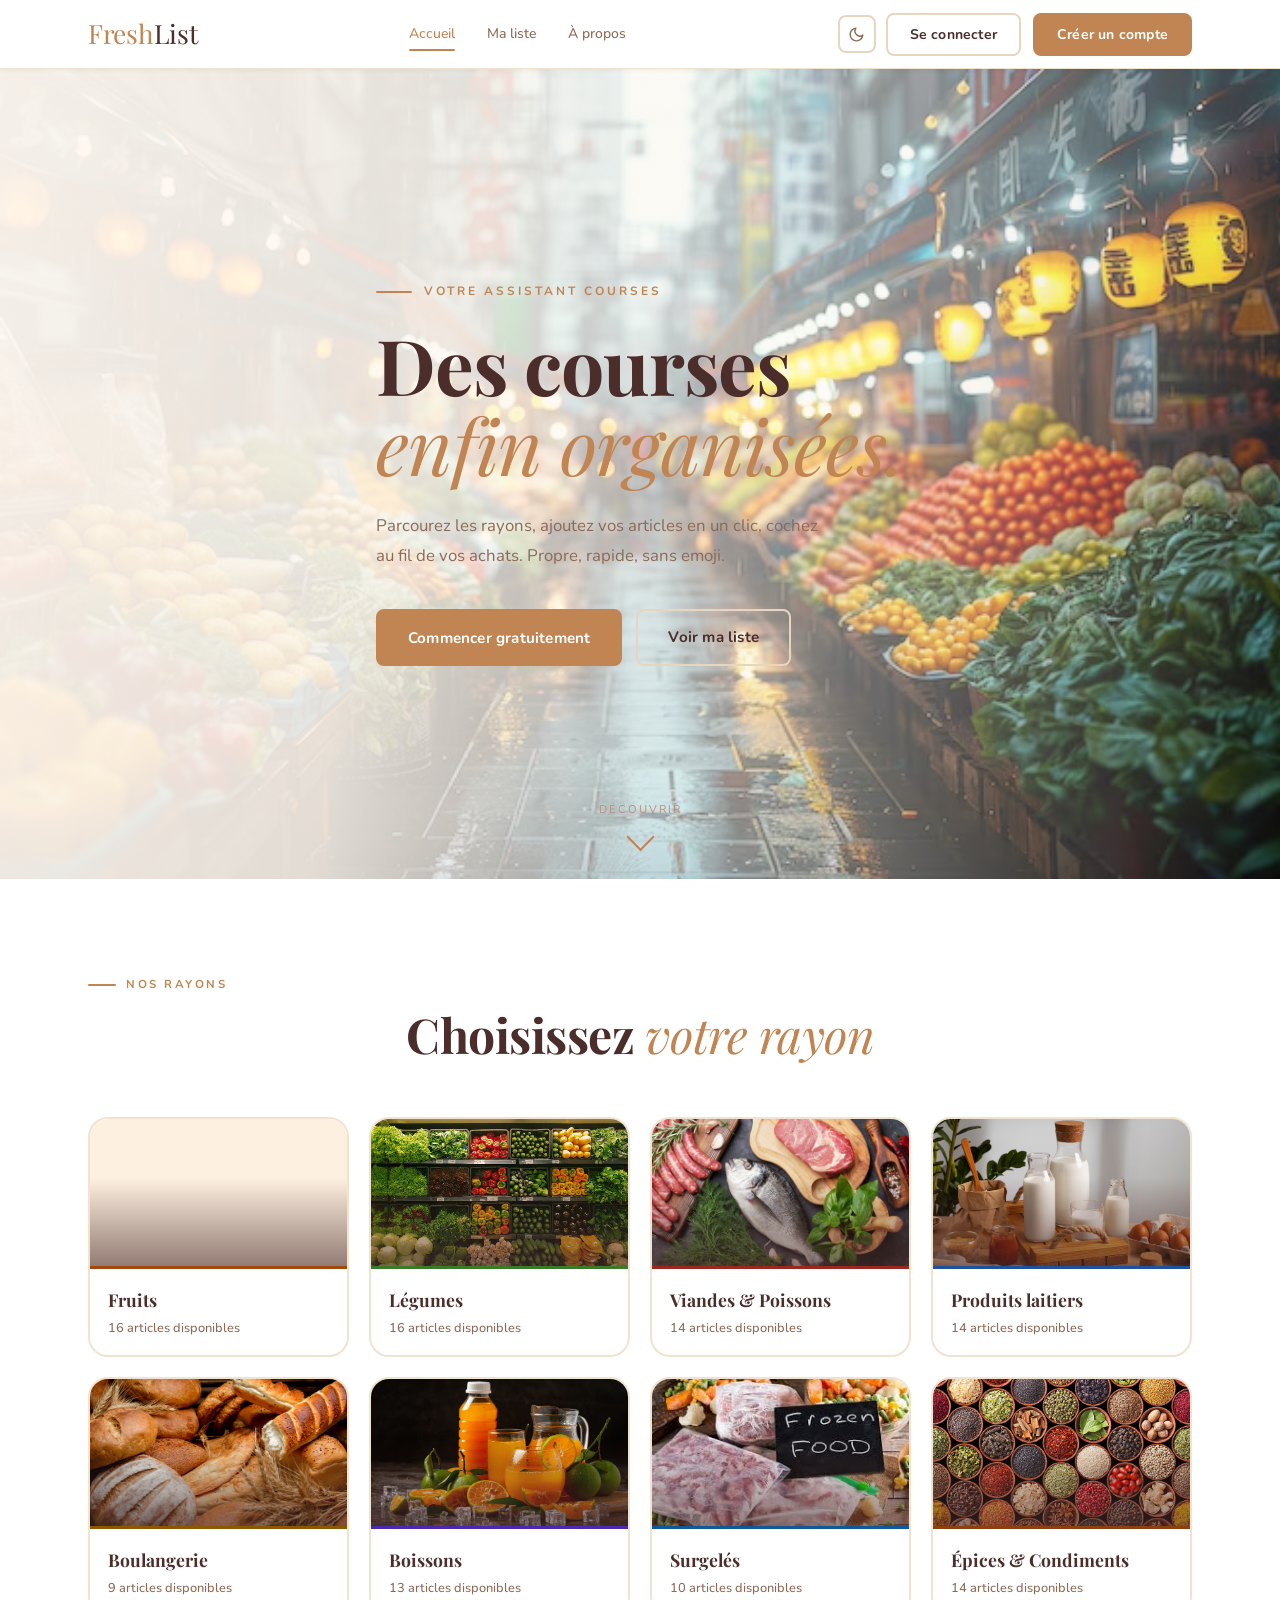
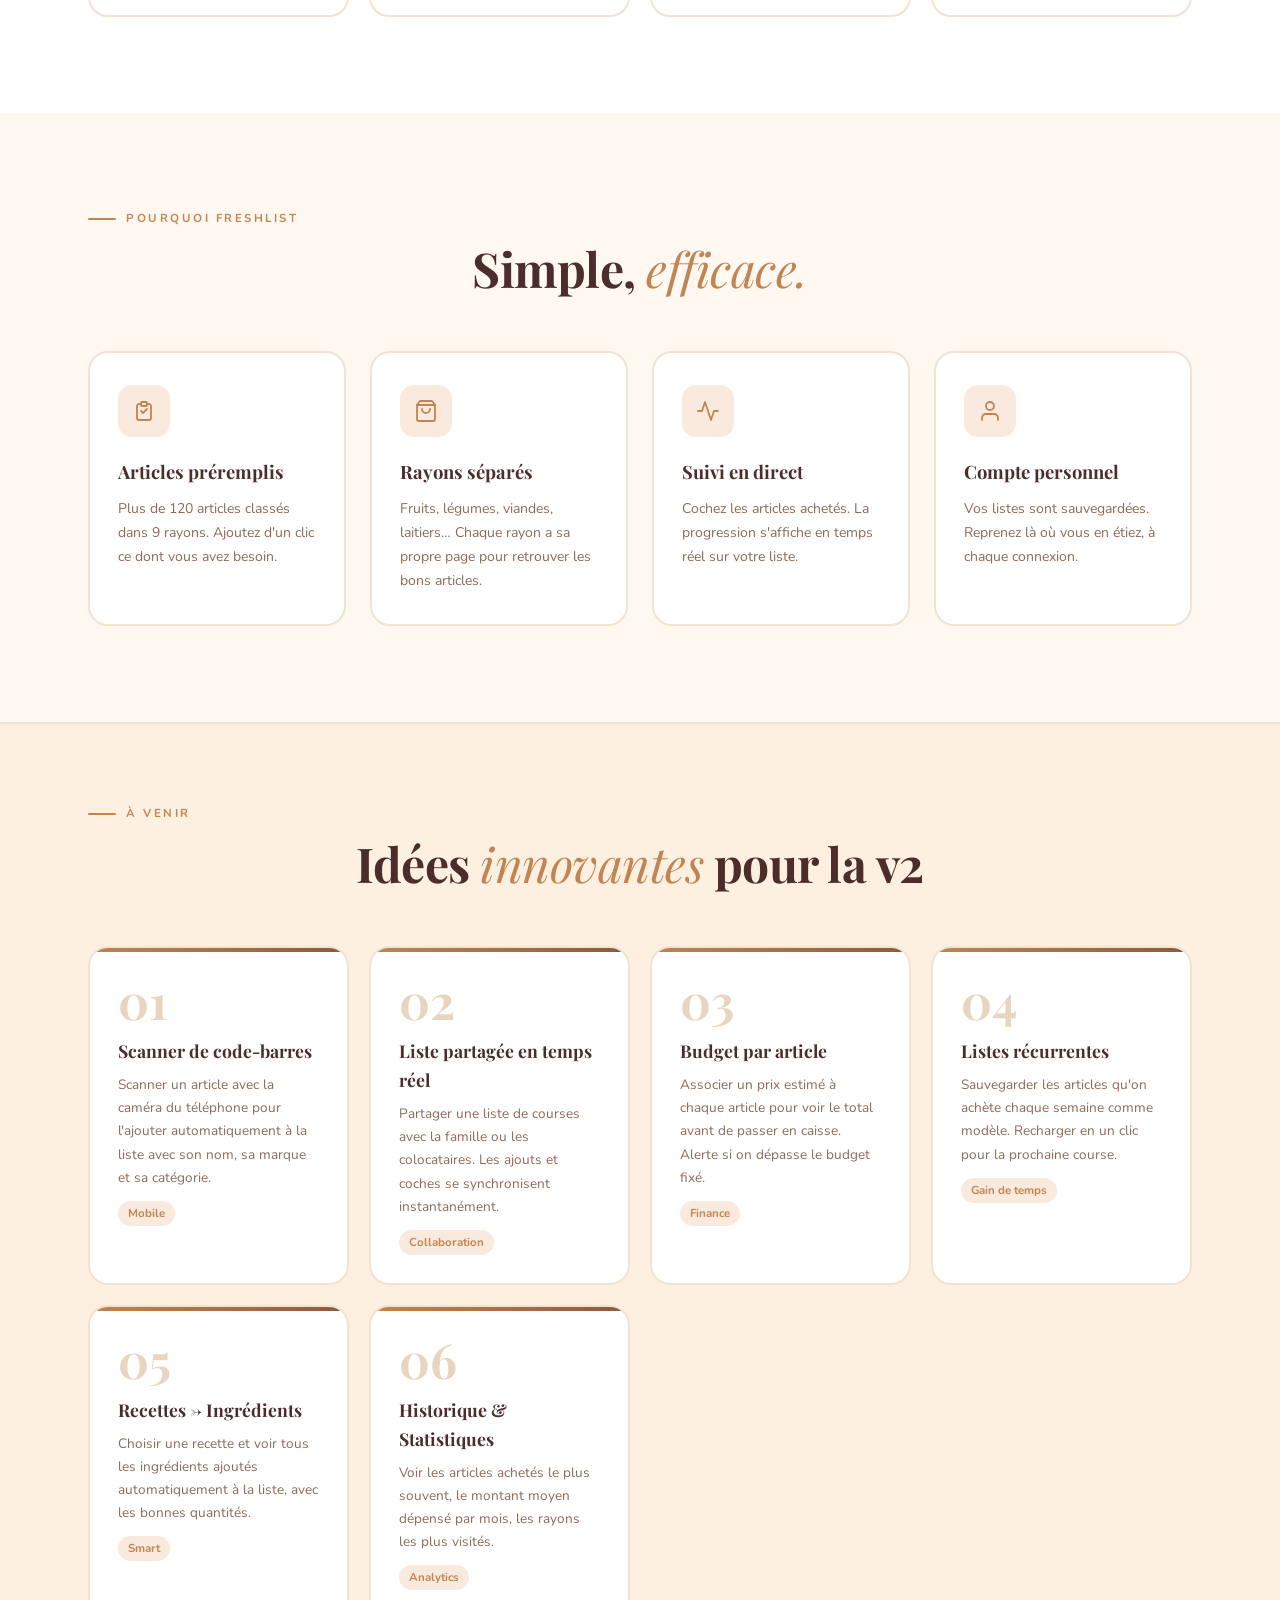
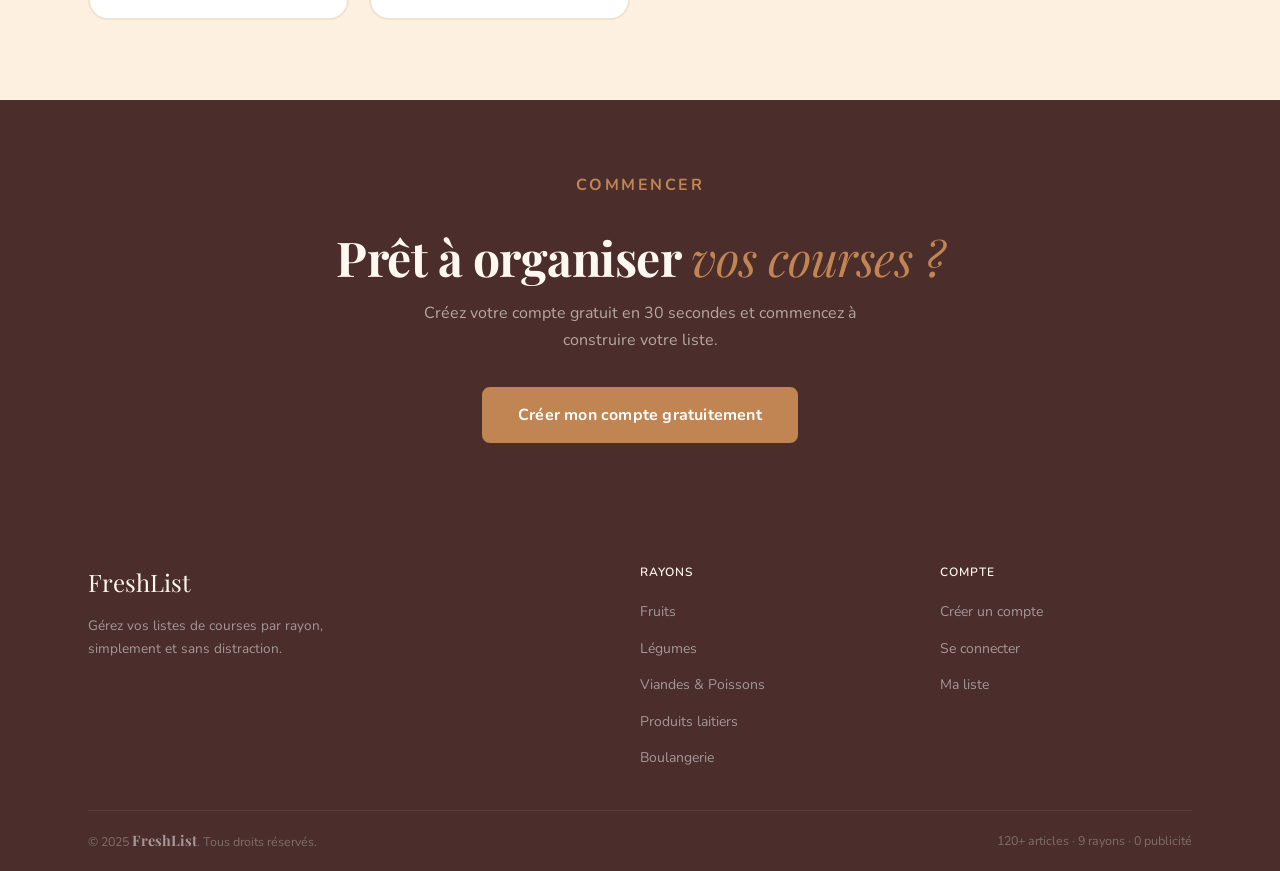
==== commit 8120f03f: "dark mode" ====
--- a/index.html
+++ b/index.html
@@ -1,6 +1,7 @@
 <!DOCTYPE html>
 <html lang="fr">
 <head>
+  <script src="js/theme.js"></script>
   <meta charset="UTF-8">
   <meta name="viewport" content="width=device-width, initial-scale=1.0">
   <title>FreshList — Vos courses organisées</title>
@@ -22,6 +23,12 @@
         <a href="about.html" class="nav-link">À propos</a>
       </nav>
       <div class="header-right">
+        <button class="theme-toggle" onclick="toggleTheme()" title="Changer le thème" aria-label="Changer le thème">
+          <!-- moon (shown in light mode) -->
+          <svg class="icon-moon" viewBox="0 0 24 24"><path d="M21 12.79A9 9 0 1 1 11.21 3 7 7 0 0 0 21 12.79z"/></svg>
+          <!-- sun (shown in dark mode) -->
+          <svg class="icon-sun" viewBox="0 0 24 24"><circle cx="12" cy="12" r="5"/><line x1="12" y1="1" x2="12" y2="3"/><line x1="12" y1="21" x2="12" y2="23"/><line x1="4.22" y1="4.22" x2="5.64" y2="5.64"/><line x1="18.36" y1="18.36" x2="19.78" y2="19.78"/><line x1="1" y1="12" x2="3" y2="12"/><line x1="21" y1="12" x2="23" y2="12"/><line x1="4.22" y1="19.78" x2="5.64" y2="18.36"/><line x1="18.36" y1="5.64" x2="19.78" y2="4.22"/></svg>
+        </button>
         <div id="nav-auth">
           <button class="btn btn-secondary" onclick="openModal('login')" style="margin-right:8px">Se connecter</button>
           <button class="btn btn-primary" onclick="openModal('register')">Créer un compte</button>
--- a/css/variables.css
+++ b/css/variables.css
@@ -1,16 +1,20 @@
 /* ================================================
    FRESHLIST — Variables & Reset global
-   Palette : #FFF8F0 · #C08552 · #8C5A3C · #4B2E2B
-   Fonts   : Playfair Display + Nunito
+   Fonts   : Playfair Display + Nunito (inchangés)
+   Themes  : Light (warm ivory) · Dark (black & white)
    ================================================ */
 
 @import url('https://fonts.googleapis.com/css2?family=Playfair+Display:ital,wght@0,400;0,600;0,700;1,400;1,600&family=Nunito:wght@300;400;500;600;700&display=swap');
 
+/* ══════════════════════════════════════════
+   LIGHT MODE (default — palette originale)
+══════════════════════════════════════════ */
 :root {
   --ivory:        #FFF8F0;
   --copper:       #C08552;
   --sienna:       #8C5A3C;
   --espresso:     #4B2E2B;
+  --cream:        #FFF8F0;
 
   --bg:           #FFF8F0;
   --bg-alt:       #FEF0E0;
@@ -34,7 +38,6 @@
   --success:      #5A8C4A;
   --success-light:#EEF6EB;
 
-  /* catégorie colors */
   --c-fruits:    #FEF3E8; --c-fruits-t:    #A04A10;
   --c-legumes:   #EDF5E8; --c-legumes-t:   #3A7A28;
   --c-viandes:   #FCEAE8; --c-viandes-t:   #9A2820;
@@ -62,6 +65,129 @@
   --spring: cubic-bezier(.34,1.56,.64,1);
 }
 
+/* ══════════════════════════════════════════
+   DARK MODE — noir & blanc
+══════════════════════════════════════════ */
+[data-theme="dark"] {
+  --ivory:        #E8E8E8;
+  --copper:       #CCCCCC;
+  --sienna:       #AAAAAA;
+  --espresso:     #F0F0F0;
+  --cream:        #1A1A1A;
+
+  --bg:           #0A0A0A;
+  --bg-alt:       #141414;
+  --surface:      #161616;
+  --surface-warm: #1C1C1C;
+  --border:       #2E2E2E;
+  --border-light: #222222;
+
+  --text:         #F0F0F0;
+  --text-muted:   #909090;
+  --text-light:   #555555;
+
+  --accent:       #FFFFFF;
+  --accent-dark:  #CCCCCC;
+  --accent-hover: #DDDDDD;
+  --accent-light: #1E1E1E;
+  --accent-ultra: #141414;
+
+  --danger:       #FF6B6B;
+  --danger-light: #200A0A;
+  --success:      #6BCB77;
+  --success-light:#0A1A0C;
+
+  --c-fruits:    #1E1E1E; --c-fruits-t:    #D8D8D8;
+  --c-legumes:   #1A1A1A; --c-legumes-t:   #D0D0D0;
+  --c-viandes:   #201818; --c-viandes-t:   #E0D8D8;
+  --c-laitiers:  #18181E; --c-laitiers-t:  #D0D0E0;
+  --c-boulangerie:#1E1C16;--c-boulangerie-t:#E0DCC8;
+  --c-boissons:  #18161E; --c-boissons-t:  #CCC8E0;
+  --c-surgeles:  #16181E; --c-surgeles-t:  #C8D0E0;
+  --c-epices:    #1E1A16; --c-epices-t:    #E0D8C8;
+  --c-autre:     #1A1816; --c-autre-t:     #D8D0CC;
+
+  --shadow-xs: 0 1px 4px rgba(0,0,0,.5);
+  --shadow-sm: 0 3px 14px rgba(0,0,0,.6);
+  --shadow-md: 0 8px 32px rgba(0,0,0,.7);
+  --shadow-lg: 0 20px 64px rgba(0,0,0,.8);
+}
+
+/* ══════════════════════════════════════════
+   THEME TOGGLE BUTTON
+══════════════════════════════════════════ */
+.theme-toggle {
+  width: 38px;
+  height: 38px;
+  border-radius: var(--radius-sm);
+  border: 2px solid var(--border);
+  background: var(--surface);
+  color: var(--text-muted);
+  display: inline-flex;
+  align-items: center;
+  justify-content: center;
+  cursor: pointer;
+  flex-shrink: 0;
+}
+.theme-toggle:hover {
+  border-color: var(--accent);
+  color: var(--accent);
+  background: var(--accent-light);
+}
+.theme-toggle svg {
+  width: 17px;
+  height: 17px;
+  stroke: currentColor;
+  fill: none;
+  stroke-width: 2;
+  stroke-linecap: round;
+  stroke-linejoin: round;
+}
+.theme-toggle .icon-sun  { display: none; }
+.theme-toggle .icon-moon { display: block; }
+[data-theme="dark"] .theme-toggle .icon-sun  { display: block; }
+[data-theme="dark"] .theme-toggle .icon-moon { display: none; }
+
+/* ══════════════════════════════════════════
+   DARK MODE OVERRIDES
+══════════════════════════════════════════ */
+[data-theme="dark"] .site-footer {
+  background: #000000;
+  border-top: 1px solid #222;
+}
+[data-theme="dark"] .hero-bg::after {
+  background: linear-gradient(105deg,rgba(10,10,10,.97) 0%,rgba(10,10,10,.90) 35%,rgba(10,10,10,.60) 60%,rgba(0,0,0,.15) 100%);
+}
+[data-theme="dark"] .cat-card-img::after {
+  background: linear-gradient(to top,rgba(0,0,0,.80) 0%,transparent 60%);
+}
+[data-theme="dark"] .cta-band { background: #000000; }
+[data-theme="dark"] .cta-band p { color: rgba(240,240,240,.6); }
+[data-theme="dark"] #toast { background:#1A1A1A;color:#F0F0F0;border-left-color:#FFFFFF; }
+[data-theme="dark"] .btn-primary { background:#FFFFFF;color:#0A0A0A;border-color:#FFFFFF; }
+[data-theme="dark"] .btn-primary:hover { background:#DDDDDD;border-color:#DDDDDD; }
+[data-theme="dark"] .btn-dark { background:#F0F0F0;color:#0A0A0A;border-color:#F0F0F0; }
+[data-theme="dark"] .section-eyebrow { color: #888888; }
+[data-theme="dark"] .section-eyebrow::before { background: #888888; }
+[data-theme="dark"] .hero-eyebrow { color: #888888; }
+[data-theme="dark"] .hero-eyebrow::before { background: #888888; }
+[data-theme="dark"] .scroll-arrow { border-color: #888888; }
+[data-theme="dark"] .filter-pill.active { background:#FFFFFF;color:#0A0A0A; }
+[data-theme="dark"] .product-card.in-list::after { background:#FFFFFF;color:#0A0A0A; }
+[data-theme="dark"] .form-control:focus { border-color:#FFFFFF;box-shadow:0 0 0 3px rgba(255,255,255,.10); }
+[data-theme="dark"] .search-box input:focus { border-color:#FFFFFF;box-shadow:0 0 0 3px rgba(255,255,255,.10); }
+[data-theme="dark"] .overlay { background: rgba(0,0,0,.88); }
+[data-theme="dark"] .cat-hero-bg::after { background:linear-gradient(to top,rgba(0,0,0,.90) 0%,rgba(0,0,0,.40) 60%,transparent 100%); }
+[data-theme="dark"] .cat-hero-back { color: rgba(240,240,240,.7); }
+[data-theme="dark"] .cat-hero-sub { color: rgba(240,240,240,.7); }
+
+/* smooth transitions */
+body,body *{transition:background-color .22s var(--ease),border-color .22s var(--ease),color .22s var(--ease),box-shadow .22s var(--ease)}
+.btn,.btn-icon,.theme-toggle,a,button{transition:all .18s var(--ease)}
+
+/* ══════════════════════════════════════════
+   RESET & BASE
+══════════════════════════════════════════ */
 *,*::before,*::after{box-sizing:border-box;margin:0;padding:0}
 html{scroll-behavior:smooth}
 body{font-family:var(--font-body);background:var(--bg);color:var(--text);min-height:100vh;display:flex;flex-direction:column;line-height:1.65;-webkit-font-smoothing:antialiased}
@@ -73,7 +199,6 @@
 
 .container{max-width:1160px;margin:0 auto;padding:0 28px}
 
-/* ── BOUTONS ── */
 .btn{display:inline-flex;align-items:center;gap:8px;padding:10px 22px;border-radius:var(--radius-sm);border:2px solid transparent;font-size:.875rem;font-weight:700;letter-spacing:.2px;transition:all .18s var(--ease);white-space:nowrap}
 .btn svg{width:16px;height:16px;stroke:currentColor;fill:none;stroke-width:2.2;stroke-linecap:round;stroke-linejoin:round;flex-shrink:0}
 .btn-primary{background:var(--accent);color:#fff;border-color:var(--accent)}
@@ -91,14 +216,12 @@
 .btn-icon:hover{border-color:var(--accent);color:var(--accent);background:var(--accent-light)}
 .btn-icon.danger:hover{border-color:var(--danger);color:var(--danger);background:var(--danger-light)}
 
-/* ── FORMS ── */
 .form-group{margin-bottom:18px}
 .form-group label{display:block;font-size:.72rem;font-weight:700;text-transform:uppercase;letter-spacing:1px;color:var(--text-muted);margin-bottom:6px}
 .form-control{width:100%;padding:10px 14px;border:2px solid var(--border);border-radius:var(--radius-sm);background:var(--surface);color:var(--text);font-size:.9rem;outline:none;transition:border-color .15s,box-shadow .15s}
 .form-control:focus{border-color:var(--accent);box-shadow:0 0 0 3px rgba(192,133,82,.15)}
 .form-control::placeholder{color:var(--text-light)}
 
-/* ── BADGES ── */
 .badge{display:inline-flex;align-items:center;gap:4px;padding:3px 10px;border-radius:20px;font-size:.7rem;font-weight:700;letter-spacing:.3px}
 .badge-fruits     {background:var(--c-fruits);     color:var(--c-fruits-t)}
 .badge-legumes    {background:var(--c-legumes);    color:var(--c-legumes-t)}
@@ -110,7 +233,6 @@
 .badge-epices     {background:var(--c-epices);     color:var(--c-epices-t)}
 .badge-autre      {background:var(--c-autre);      color:var(--c-autre-t)}
 
-/* ── ANIMATIONS ── */
 @keyframes fadeUp  {from{opacity:0;transform:translateY(16px)}to{opacity:1;transform:translateY(0)}}
 @keyframes fadeIn  {from{opacity:0}to{opacity:1}}
 @keyframes popIn   {from{opacity:0;transform:scale(.92)}to{opacity:1;transform:scale(1)}}
@@ -121,18 +243,15 @@
 .delay-1{animation-delay:.07s}.delay-2{animation-delay:.14s}
 .delay-3{animation-delay:.21s}.delay-4{animation-delay:.28s}.delay-5{animation-delay:.35s}
 
-/* ── TOAST ── */
 #toast{position:fixed;bottom:28px;right:28px;background:var(--espresso);color:var(--ivory);padding:13px 22px;border-radius:var(--radius-sm);font-size:.875rem;font-weight:600;box-shadow:var(--shadow-md);z-index:9999;opacity:0;transform:translateY(10px);transition:all .22s var(--ease);pointer-events:none;border-left:4px solid var(--copper);max-width:340px}
 #toast.show{opacity:1;transform:translateY(0)}
 
-/* ── ERRORS ── */
 .error-msg{color:var(--danger);font-size:.8rem;margin-top:6px;display:none;gap:5px}
 .error-msg.visible{display:flex}
 
-/* ── SECTION UTILS ── */
 .section-eyebrow{font-size:.72rem;font-weight:700;text-transform:uppercase;letter-spacing:2.5px;color:var(--copper);margin-bottom:14px;display:flex;align-items:center;gap:10px}
 .section-eyebrow::before{content:'';width:28px;height:2px;background:var(--copper);border-radius:2px}
 .section-title{font-family:var(--font-display);font-size:clamp(1.9rem,4vw,3rem);font-weight:700;color:var(--espresso);line-height:1.1;letter-spacing:-.5px}
 .section-title em{font-style:italic;color:var(--copper);font-weight:400}
 
-@media(max-width:768px){.container{padding:0 16px}}+@media(max-width:768px){.container{padding:0 16px}}
